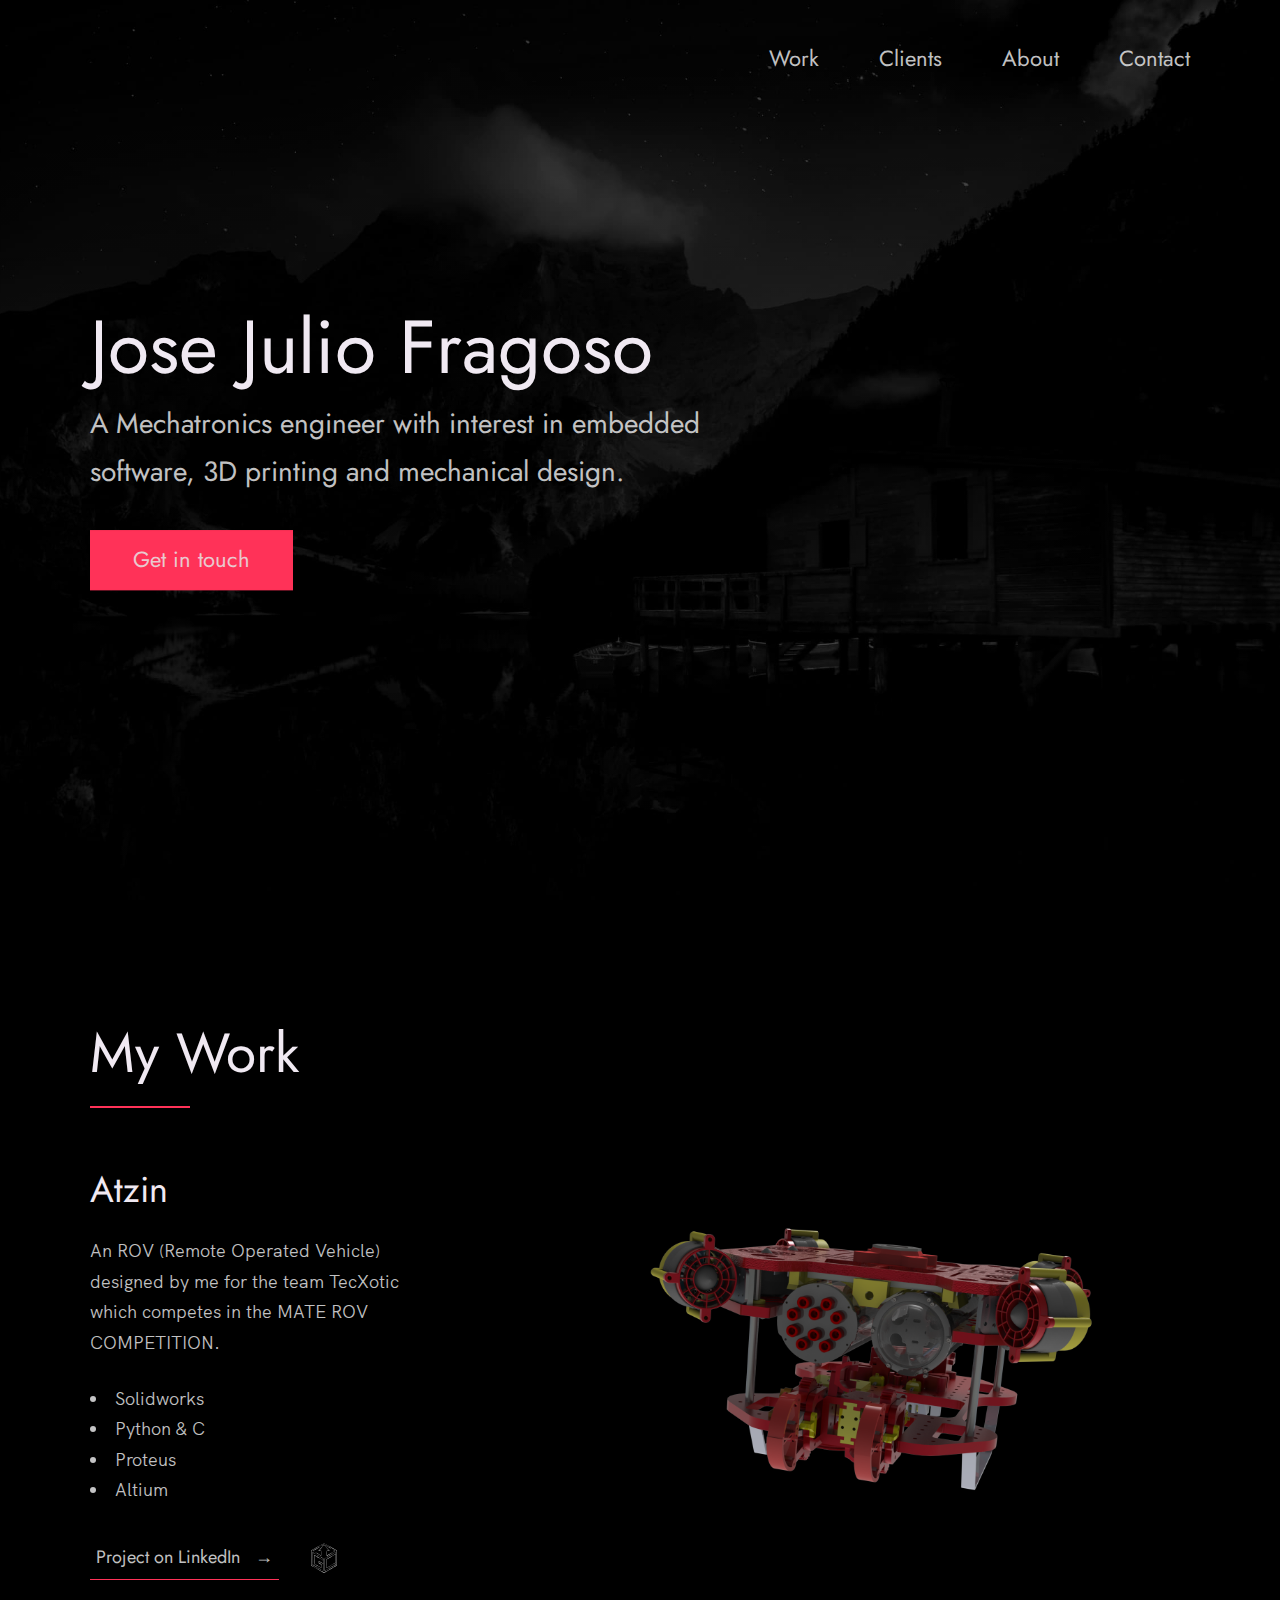
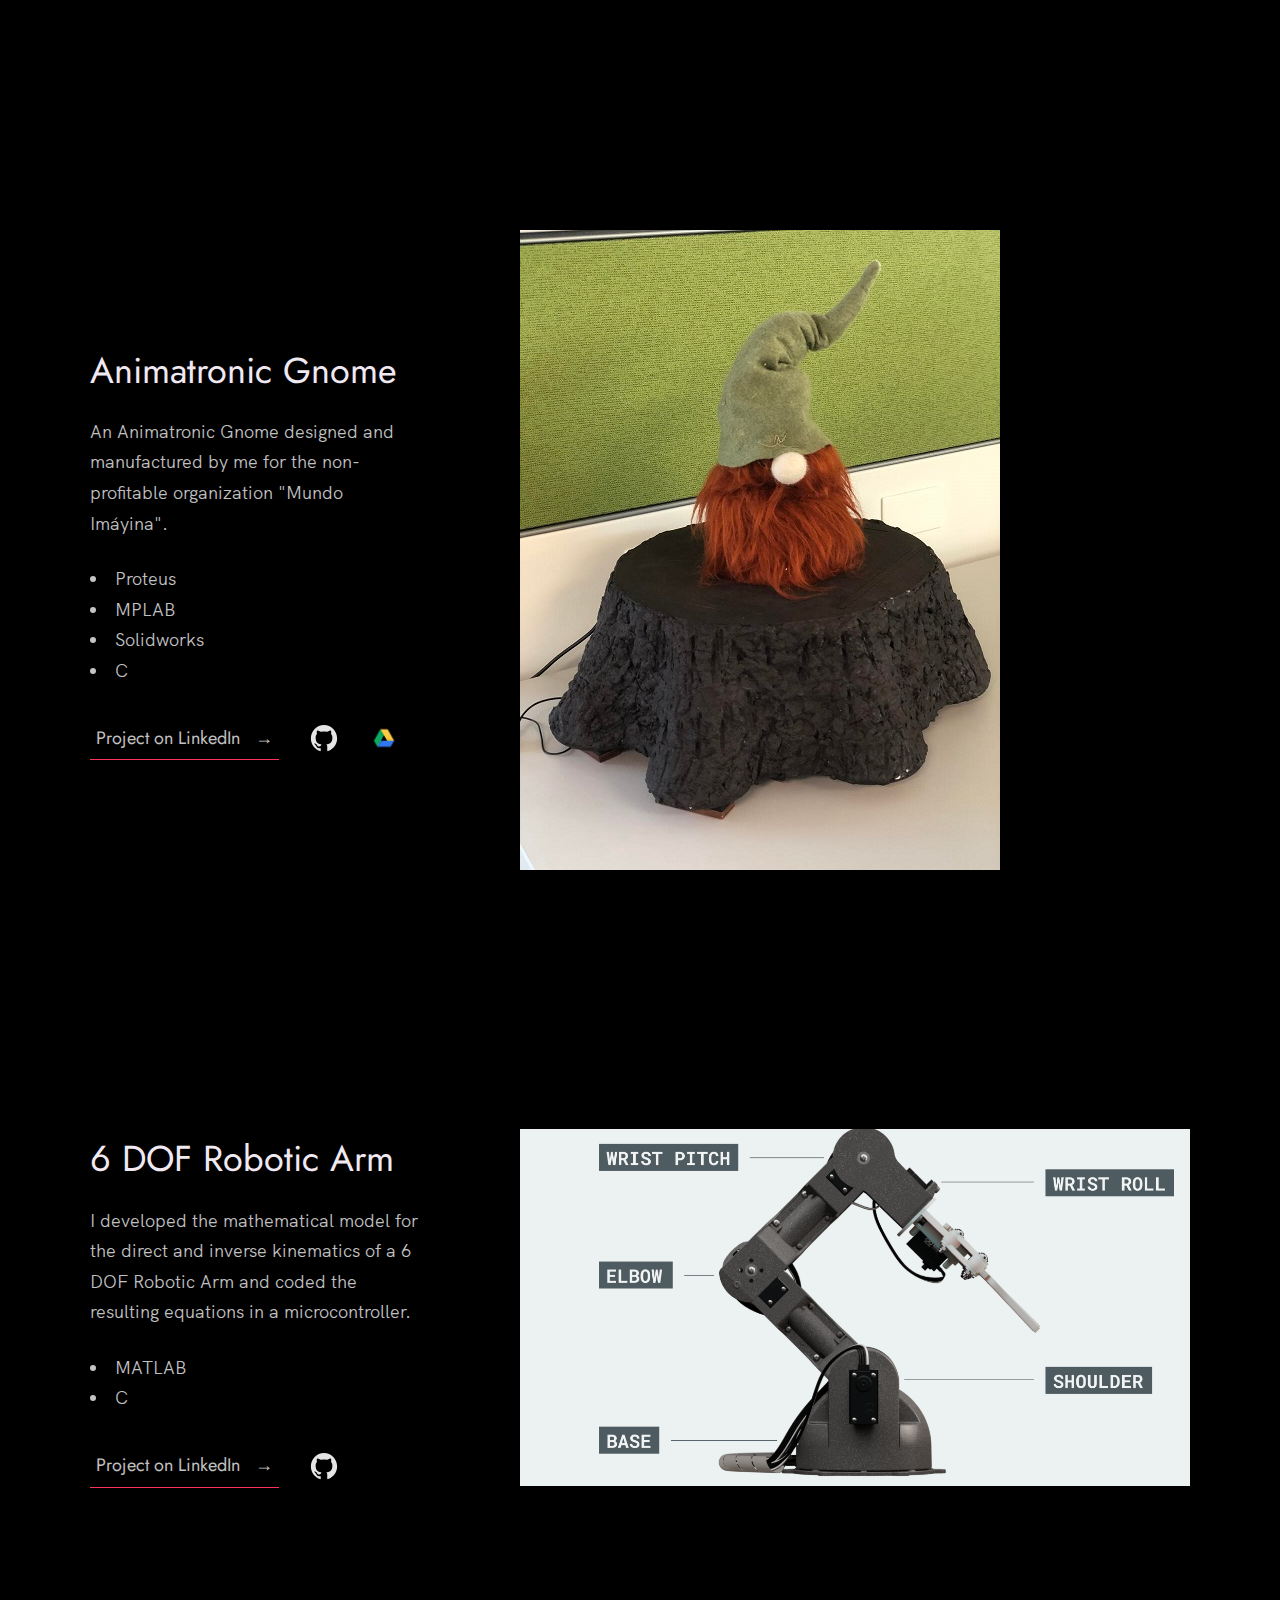
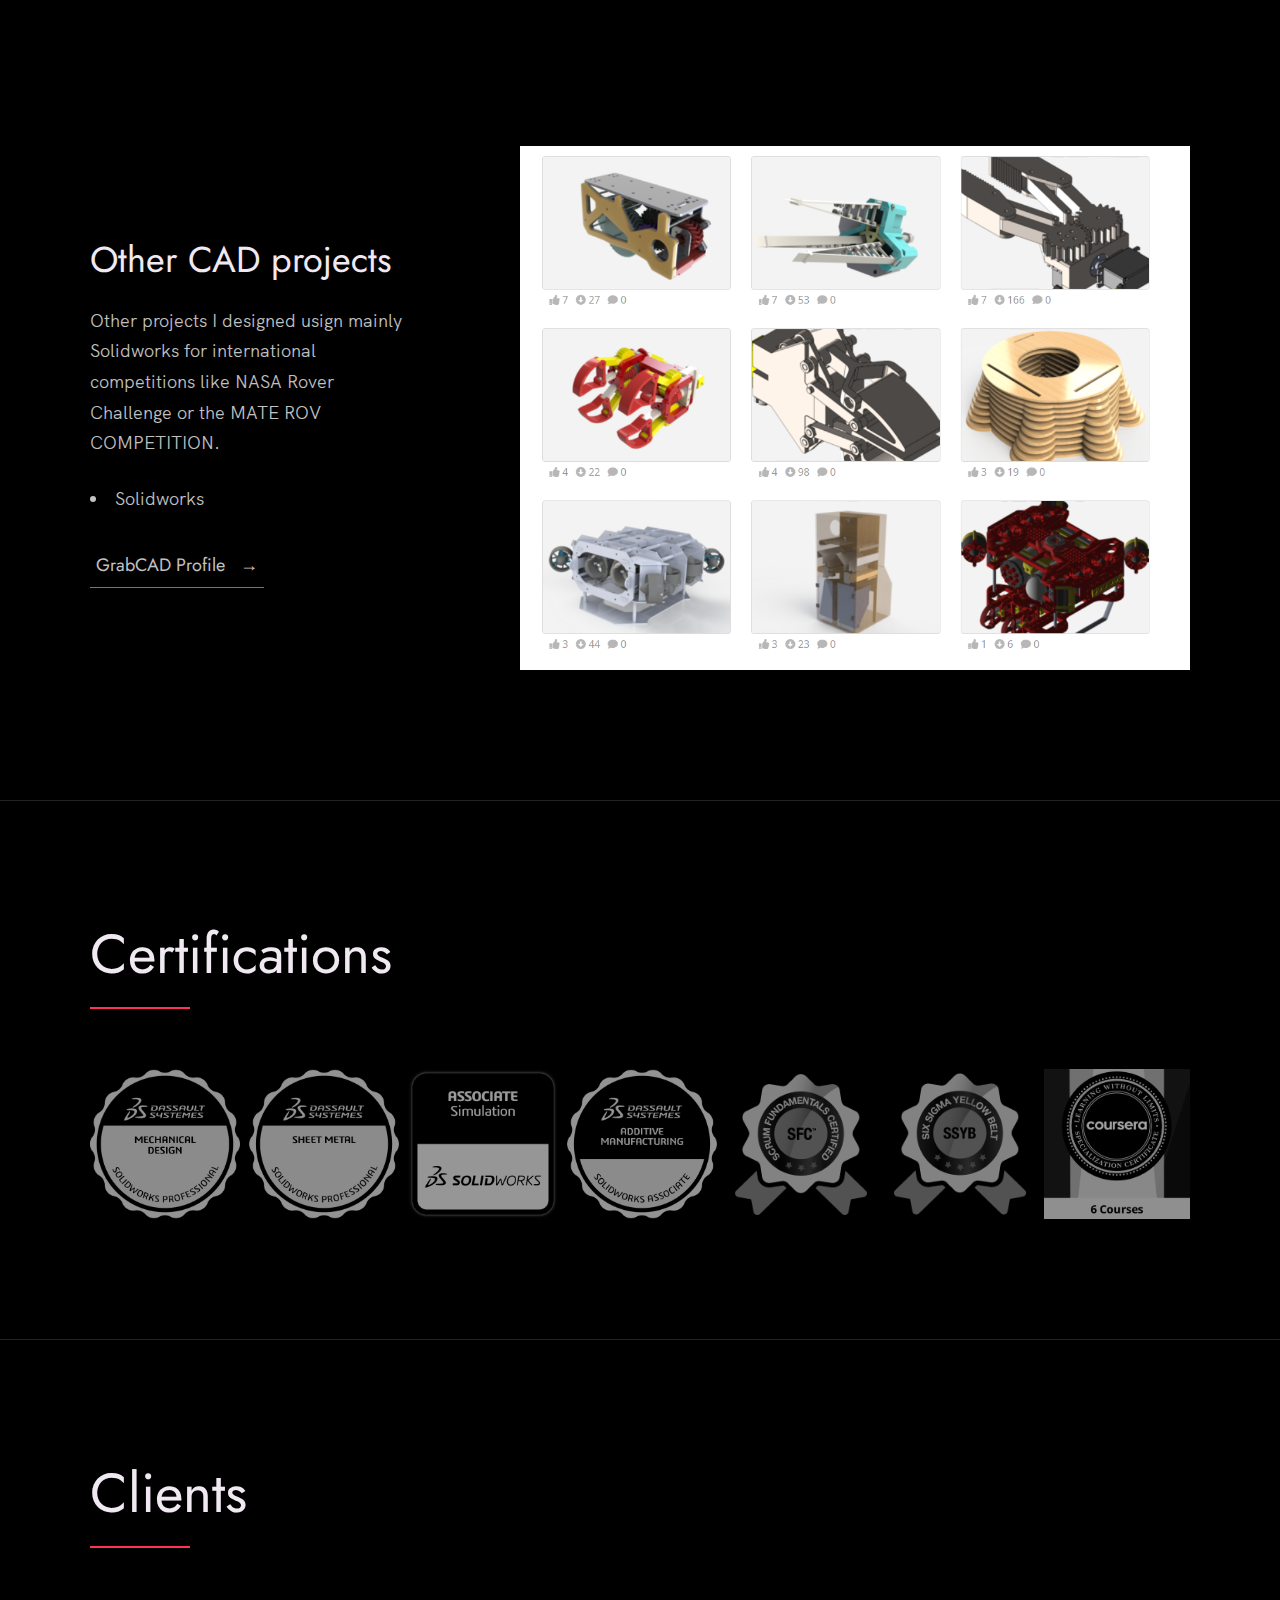
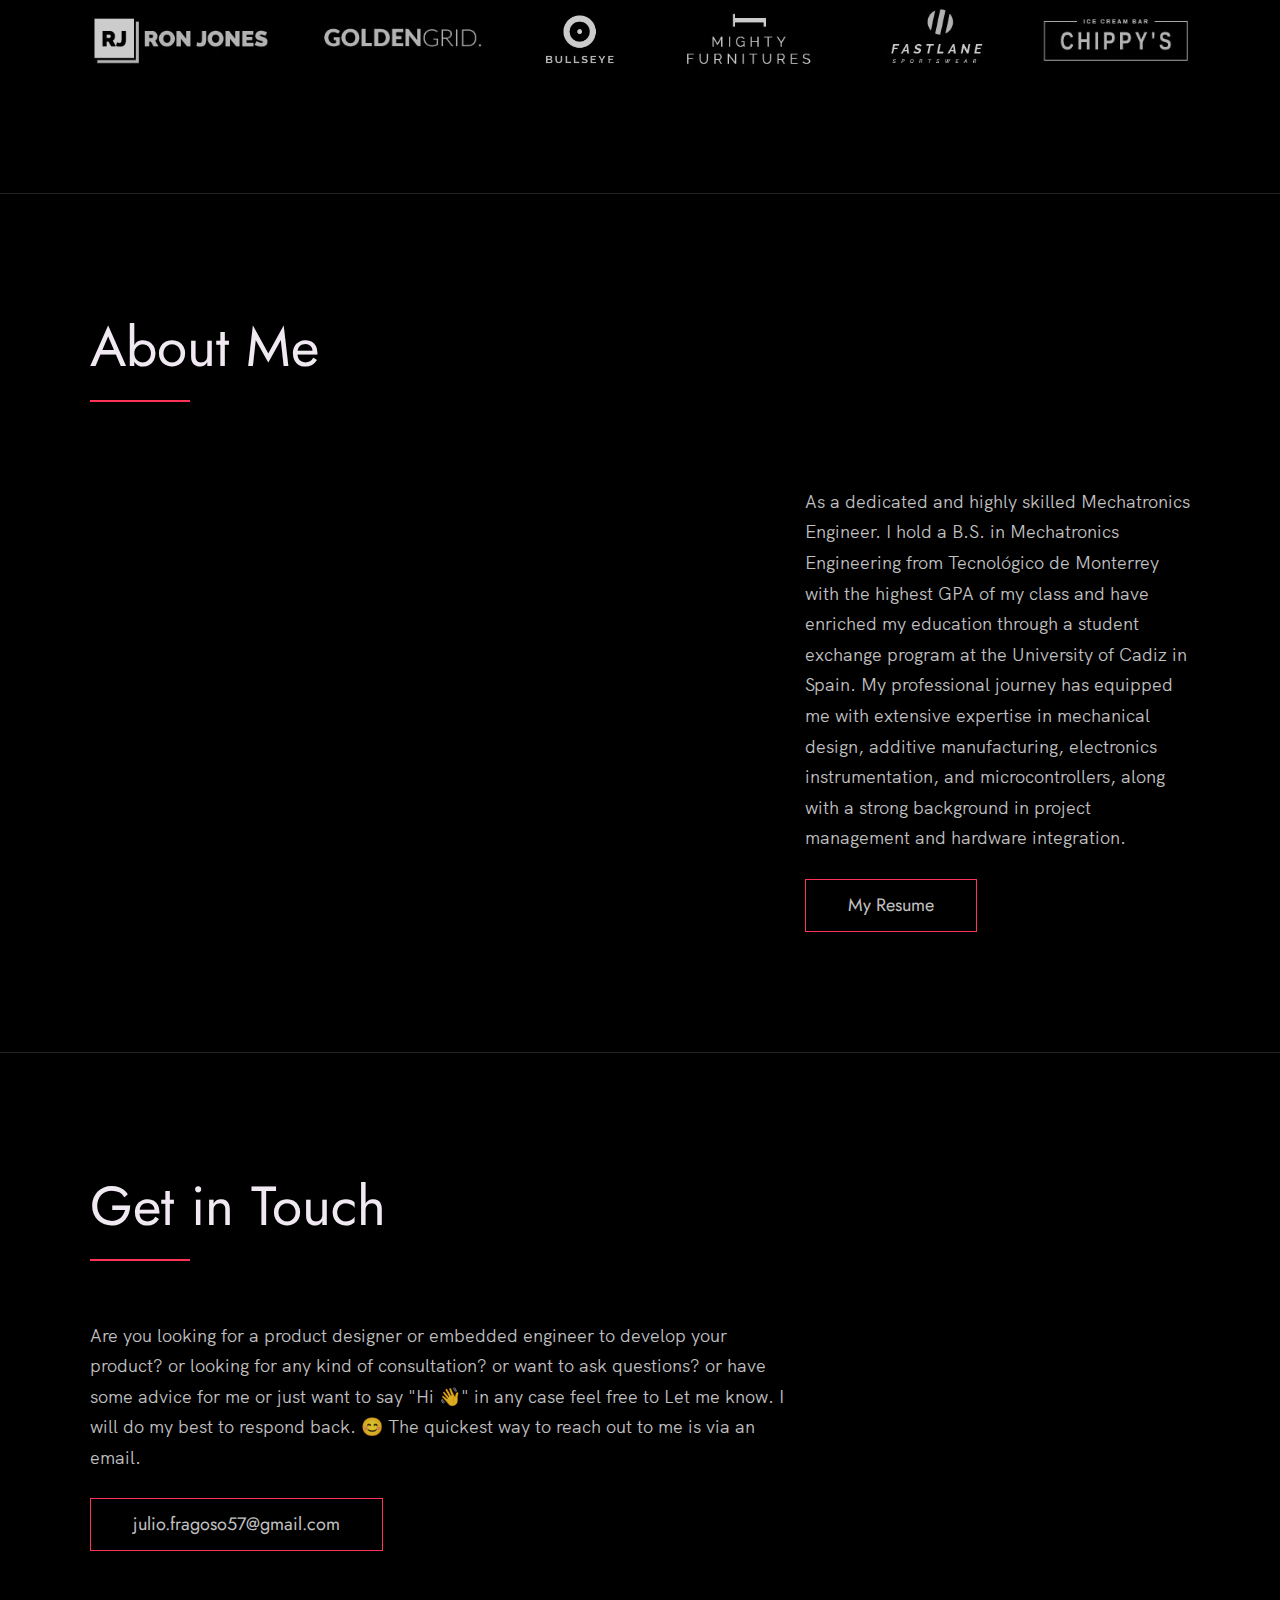
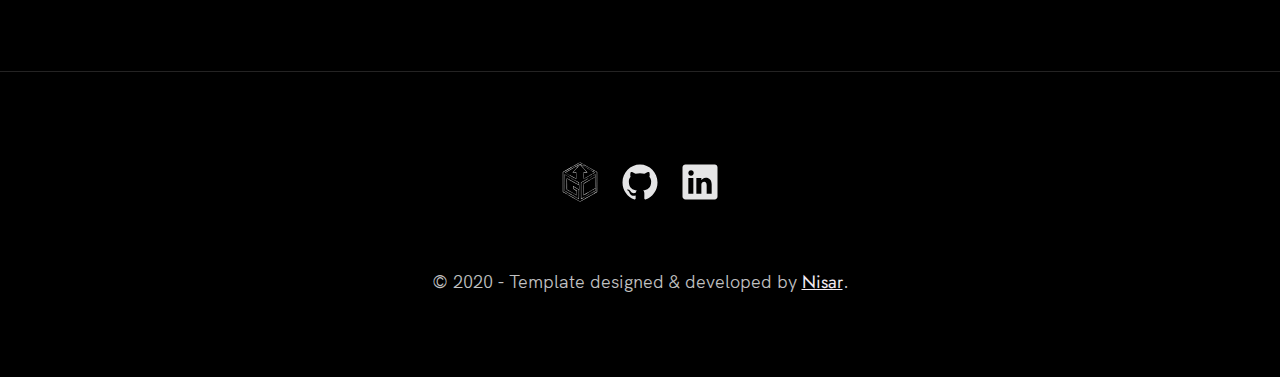
==== index.html @ f3d969c8 "remove folder" ====
<!--
  Follow the instructions written in comments to create your stunning portfolio
-->

<!DOCTYPE html>
<html lang="en">

<head>
  <meta charset="UTF-8" />
  <meta name="viewport" content="width=device-width, initial-scale=1.0" />
  <link rel="shortcut icon" type="image/png" href="./images/favicon.png" />

  <!-- Put your site title here -->
  <title>
    Jose Julio Fragoso | A Mechatronics Engineer in Mexico.
  </title>

  <meta name="description" content="Mechatronics engineer with 2 years of experience in embedded software engineering, mechanical design and product development">
  <!-- Add some coding keywords below, Ex: (React, CSS etc) -->
  <meta name="keywords" content="Jose Julio Fragoso F, mechanical design, electronic design, microcontrollers, C, Python, C++, Arduino, STM32, ESP32, IoT, RaspberryPi, Prototyping, embedded software, firmware" />
  <link rel="stylesheet" href="index.css" />
</head>

<body>

  <!-- ***** Header ***** -->

  <header class="header" role="banner" id="top">
    <div class="row">
      <nav class="nav" role="navigation">
        <ul class="nav__items">
          <li class="nav__item"><a href="#work" class="nav__link">Work</a></li>
          <li class="nav__item"><a href="#clients" class="nav__link">Clients</a></li>
          <li class="nav__item">
            <a href="#about" class="nav__link">About</a>
          </li>
          <li class="nav__item">
            <a href="#contact" class="nav__link">Contact</a>
          </li>
        </ul>
      </nav>
    </div>
    <div class="header__text-box row">
      <div class="header__text">
        <h1 class="heading-primary">
          <!-- Replace the following name with your name -->
          <span>Jose Julio Fragoso </span>
        </h1>
        <!-- Put a small paragraph about yourself -->
        <p>A Mechatronics engineer with interest in embedded software, 3D printing and mechanical design.</p>
        <a href="#contact" class="btn btn--pink">Get in touch</a>
      </div>
    </div>
  </header>

  <main role="main">

    <!-- ***** Work ***** -->

    <section class="work" id="work">
      <div class="row">
        <h2>My Work</h2>
        <div class="work__boxes">

          <!-- Each div with the work__box class is a project. -->

          <div class="work__box">
            <div class="work__text">
              <h3>Atzin </h3>
              <p>
                An ROV (Remote Operated Vehicle) designed by me for the team TecXotic which competes in the MATE ROV COMPETITION.
              </p>
              <ul class="work__list">
                <li>Solidworks</li>
                <li>Python & C</li>
                <li>Proteus</li>
                <li>Altium</li>
              </ul>

              <div class="work__links">
                <a href="https://www.linkedin.com/in/j-julio-fragoso-f/overlay/experience/2316231890/multiple-media-viewer/?profileId=ACoAABzM0mgBsGxpE-MpkFne_oeCMUbDQFd49mo&treasuryMediaId=1704509745640" target="_blank" class="link__text">
                  Project on LinkedIn <span>&rarr;</span>
                </a>
                <a href="https://grabcad.com/library/atzin-rov-1" title="3D Model" target="_blank">
                  <img src="./images/grabcad.svg" class="work__code" alt="GrabCAD">
                </a>
              </div>
            </div>
            <div class="work__image-box">
              <img src="./images/atzin2.png" class="work__image" alt="Project 1" />
            </div>
          </div>

          <div class="work__box">
            <div class="work__text">
              <h3>Animatronic Gnome</h3>
              <p>
                An Animatronic Gnome designed and manufactured by me for the non-profitable organization "Mundo Imáyina".
              </p>
              <ul class="work__list">
                <li>Proteus</li>
                <li>MPLAB</li>
                <li>Solidworks</li>
                <li>C</li>
              </ul>

              <div class="work__links">
                <a href="https://www.linkedin.com/in/j-julio-fragoso-f/overlay/projects/608605679/multiple-media-viewer/?profileId=ACoAABzM0mgBsGxpE-MpkFne_oeCMUbDQFd49mo&treasuryMediaId=1704734848827" class="link__text">
                  Project on LinkedIn <span>&rarr;</span>
                </a>
                <a href="https://github.com/JulioFF99/Animatronic_gnome/">
                  <img src="./images/github.svg" class="work__code" title="View Source Code" alt="GitHub">
                </a>
                <a href="https://drive.google.com/drive/folders/1IVzpi-jtqED7SWPYX84PHL5-HIQWWL9m?usp=sharing">
                  <img src="./images/drive.png" class="work__code" title="View video demostration" alt="Google Drive">
                </a>
              </div>
            </div>
            <div class="work__image-box">
              <img src="./images/Animatronic_gnome.jfif" class="work__image" alt="Animatronic"/>
            </div>
          </div>

          <div class="work__box">
            <div class="work__text">
              <h3>6 DOF Robotic Arm</h3>
              <p>
                I developed the mathematical model for the direct and inverse kinematics of a 6 DOF Robotic Arm and coded the resulting equations in a microcontroller. 
              </p>
              <ul class="work__list">
                <li>MATLAB</li>
                <li>C</li>
              </ul>

              <div class="work__links">
                <a href="https://www.linkedin.com/in/j-julio-fragoso-f/details/projects/1008014615/multiple-media-viewer/?profileId=ACoAABzM0mgBsGxpE-MpkFne_oeCMUbDQFd49mo&treasuryMediaId=1703962814974" class="link__text">
                  Project on LinkedIn <span>&rarr;</span>
                </a>
                <a href="https://github.com/JulioFF99/arduino_brazorobot">
                  <img src="./images/github.svg" class="work__code" title="View Source Code" alt="GitHub">
                </a>
              </div>
            </div>
            <div class="work__image-box">
              <img src="./images/Braccio.png" class="work__image" alt="Braccio Arm" />
            </div>
          </div>

          <div class="work__box">
            <div class="work__text">
              <h3>Other CAD projects</h3>
              <p>
                Other projects I designed usign mainly Solidworks for international competitions like NASA Rover Challenge or the MATE ROV COMPETITION. 
              </p>
              <ul class="work__list">
                <li>Solidworks</li>
              </ul>

              <div class="work__links">
                <a href="https://grabcad.com/julio.fragoso-3/models" class="link__text">
                  GrabCAD Profile <span>&rarr;</span>
                </a>
              </div>
            </div>
            <div class="work__image-box">
              <img src="./images/Other_CAD_P.png" class="work__image" alt="GrabCAD Profile" />
            </div>
          </div>
        </div>
      </div>
    </section>

    <!-- ***** Certifications ***** -->

    <section class="certifications" id="Certifications">
      <div class="row">
        <h2>Certifications</h2>
        <div class="certifications__logos">
          <!-- Add logos of the clients or companies you'have worked with. -->
          <img src="./images/PROFESSIONAL - MECHANICAL DESIGN.png" class="certifications__logo" alt="CSWP" />
          <img src="./images/PROFESSIONAL - SHEET METAL.png" class="certifications__logo" alt="Sheet metal" />
          <img src="./images/Associate - Simulation.png" class="certifications__logo" alt="Finite Element Analysis" />
          <img src="./images/ASSOCIATE - ADDITIVE MANUFACTURING.png" class="certifications__logo" alt="3D printing" />
          <img src="./images/badge-SFC.png" class="certifications__logo" alt="SCRUM Fundamentals" />
          <img src="./images/badge-SSYB.png" class="certifications__logo" alt="Yellow Belt Six Sigma" />
          <img src="./images/Coursera_spe.png" class="certifications__logo" alt="IoT specialization" />
        </div>
      </div>
    </section>
    
    <!-- ***** Clients ***** -->

    <section class="client" id="clients">
      <div class="row">
        <h2>Clients</h2>
        <div class="client__logos">
          <!-- Add logos of the clients or companies you'have worked with. -->
          <img src="./images/ronjones.png" class="client__logo" alt="Company 2" />
          <img src="./images/goldengrid.png" class="client__logo" alt="Company 3" />
          <img src="./images/bullseye.png" class="client__logo" alt="Company 1" />
          <img src="./images/mighty-furnitures.png" class="client__logo" alt="Company 1" />
          <img src="./images/fastlane.png" class="client__logo" alt="Company 3" />
          <img src="./images/chippy.png" class="client__logo" alt="Company 1" />
        </div>
      </div>
    </section>

    <!-- ***** About ***** -->

    <section class="about" id="about">
      <div class="row">
        <h2>About Me</h2>
        <div class="about__content">
          <div class="about__text">
            <!-- Replace the below paragraph with info about yourself -->
            <p>
              As a dedicated and highly skilled Mechatronics Engineer. I hold a B.S. in Mechatronics Engineering from Tecnológico de Monterrey
              with the highest GPA of my class and have enriched my education through a student exchange program 
              at the University of Cadiz in Spain.
              My professional journey has equipped me with extensive expertise in mechanical design, additive manufacturing,
              electronics instrumentation, and microcontrollers, along with a strong background in project management and hardware integration.
            </p>
            <!-- Provide a link to your resume -->
            <a href="https://drive.google.com/drive/folders/17OWtxjYMxeSstexralb_Z77uI_LBGSZw?usp=sharing" class="btn">My Resume</a>
          </div>

          <div class="about__photo-container">
            <!-- Add a nice photo of yourself -->
            <img class="about__photo" src="./images/A01422564_José Julio_Fragoso_Figueroa.jpg" alt="" />
          </div>
        </div>
      </div>
    </section>
  </main>

  <!-- ***** Contact ***** -->

  <section class="contact" id="contact">
    <div class="row">
      <h2>Get in Touch</h2>
      <div class="contact__info">
        <p>
          Are you looking for a product designer or embedded engineer to develop your product? or looking for any kind of
          consultation? or want to ask questions? or have some advice for me
          or just want to say "Hi 👋" in any case feel free to Let me know. I
          will do my best to respond back. 😊 The quickest way to reach out to
          me is via an email.
        </p>
        <!-- Replace the email with yours -->
        <a href="mailto:julio.fragoso57@gmail.com" class="btn">julio.fragoso57@gmail.com</a>
      </div>
    </div>
  </section>

  <!-- ***** Footer ***** -->

  <footer role="contentinfo" class="footer">
    <div class="row">
      <!-- Update the links to point to your accounts -->
      <ul class="footer__social-links">
        <li class="footer__social-link-item">
          <a href="https://grabcad.com/julio.fragoso-3" title="Link to GrabCAD Profile">
            <img src="./images/grabcad.svg" class="footer__social-image" alt="GrabCAD">
          </a>
        </li>
        <li class="footer__social-link-item">
          <a href="https://github.com/JulioFF99/" title="Link to Github Profile">
            <img src="./images/github.svg" class="footer__social-image" alt="Github">
          </a>
        </li>

        <li class="footer__social-link-item">
          <a href="https://www.linkedin.com/in/j-julio-fragoso-f/">
            <img src="./images/linkedin.svg" title="Link to Linkedin Profile" class="footer__social-image" alt="Linkedin">
          </a>
        </li>
      </ul>

      <!-- If you give me some credit by keeping the below paragraph, will be huge for me 😊 Thanks. -->
      <p>
        &copy; 2020 - Template designed & developed by <a href="https://nisar.dev" class="link">Nisar</a>.
      </p>
      <div class="footer__github-buttons">
        <iframe
          src="https://ghbtns.com/github-btn.html?user=nisarhassan12&repo=portfolio-template&type=watch&count=true"
          frameborder="0" scrolling="0" width="170" height="20" title="Watch Portfolio Template on GitHub">
        </iframe>
      </div>
    </div>
  </footer>

  <a href="#top" class="back-to-top" title="Back to Top">
    <img src="./images/arrow-up.svg" alt="Back to Top" class="back-to-top__image"/>
  </a>
  <script src="./index.js"></script>
</body>

</html>
---- index.css ----
/* --------------------------------------- */
/* ----- Basic Setup ----- */
/* --------------------------------------- */

@font-face {
    font-family: 'Hk Grotesk';
    font-style: normal;
    font-weight: 400;
    src: url('./fonts/HKGrotesk-Regular.woff') format('woff');
}

@font-face {
    font-family: 'Jost';
    font-style: normal;
    font-weight: 400;
    src: url('./fonts/Jost-Regular.ttf') format('woff');
}

* {
    margin: 0;
    padding: 0;
    box-sizing: inherit;
}

:root {
    --font-size-small: 1.8rem;
    --font-size-normal: 2.2rem;
    --font-size-medium: 2.8rem;
    --font-size-medium-1: 3.6rem;
    --font-size-large: 5.5rem;
    --font-size-huge: 7.5rem;
    --font-stack: 'Hk Grotesk', sans-serif;

    --line-height-normal: 1.7;
    --line-height-small: 1.2;

    --black: #000;
    --pink: #ff3258;
    --white: #f0e9f2;
    --white-1: #e5e5e6da;


    --container-max-width: 1180px;
    --container-normal-width: 800px;
    --container-medium-width: 700px; 
    --container-small-width: 500px;

    --gutter-huge: 12rem;
    --gutter-medium: 6rem;
    --gutter-normal: 3rem;
    --gutter-small-1: 2.5rem;
    --gutter-small: 2rem;

    --border-light: 1px solid rgb(36, 35, 35);
}

html {
    font-size: 62.5%; /* (16/10)*100 = 62.5% => 1rem = 10px */
    box-sizing: border-box;
    scroll-behavior: smooth;
}

@media(max-width: 1000px) {
    html {
        font-size: 52%;
    }
}

body {
    font-size: var(--font-size-small);
    font-family: var(--font-stack);
    font-weight: 400;
    color: var(--white-1);
    line-height: var(--line-height-normal);
    background: var(--black);
    overflow-x: hidden;
}

.row {
    max-width: var(--container-max-width);
    margin: 0 auto;
}

@media(max-width: 1340px) {
    .row {
        max-width: 1100px;
    }
}

@media(max-width: 1240px) {
    .row {
        padding: 0 var(--gutter-medium);
    }
}

@media(max-width: 600px) {
    .row {
        padding: 0 var(--gutter-normal);
    }
}

@media(max-width: 600px) {
    .row {
        padding: 0 var(--gutter-small);
    }
}

section {
    padding: var(--gutter-huge) 0;
    border-bottom: var(--border-light);
}

img {
    object-fit: contain;
    max-width: 100%;
}

/* --------------------------------------- */
/* ----- Headlines and Paragraphs ----- */
/* --------------------------------------- */

h1,
h2,
h3 {
    font-family: 'Jost', sans-serif;
    font-weight: 400;
    line-height: var(--line-height-small);
    color: var(--white);
}

.heading-primary {
    line-height: 1;
    font-size: var(--font-size-huge);
    font-weight: 400;
}

@media(max-width: 900px) {
    .heading-primary {
        font-size: 6.5rem;
    }
}

h2 {
    font-size: var(--font-size-large);
    margin-bottom: var(--gutter-medium);
}

h2::after {
    content: '';
    display: block;
    height: 2px;
    width: 10rem;
    background: var(--pink);
    margin: var(--gutter-small) 0;
}

h3 {
    font-size: var(--font-size-medium-1);
    margin-bottom: var(--gutter-small);
}

@media(max-width: 500px) {
    .heading-primary {
        font-size: var(--font-size-large);
    }

    h2 {
        font-size: var(--font-size-medium-1);
    }

    h3 {
        font-size: var(--font-size-medium);
    }
}

p {
    margin: var(--gutter-small-1) 0;
}

@media(max-width: 900px) {
    p { 
        max-width: var(--container-small-width);
    }
}

/* --------------------------------------- */
/* ----- Buttons and Links ----- */
/* --------------------------------------- */

a {
    color: var(--white);
    font-weight: 400;
    font-family: 'Jost', sans-serif;
    transition: all .2s;
    outline: 2px solid transparent;
}

::-moz-focus-inner {
    border: 0;
}

button:focus,
a:focus {
    outline: 2px solid var(--pink);
}

body:not(.user-is-tabbing) button:focus,
body:not(.user-is-tabbing) a:focus {
    outline: none;
}

.link:hover {
    color: var(--pink);
}

.btn {
    position: relative;
    display: inline-block;
    padding: 1rem 4.2rem;
    text-decoration: none;
    color: inherit;
    border: 1px solid  var(--pink);
    font-weight: 400;
}

.btn:focus {
    outline: none;
}

.btn::after {
    content: '';
    display: block;
    position: absolute;
    top: 0;
    left: 0;
    right: 100%;
    background: var(--white);
    height: 100%;
    z-index: -1;
    transition: all 0.2s cubic-bezier(1, 0.68, 0.16, 0.9);
}

.btn:hover::after,
.btn:focus::after {
    right: 0;
    background: var(--pink);
}

.btn--pink {
    background: var(--pink);
    transition: all 0.2s;
}

.btn--pink::after {
    display: none;
}

.btn--pink:hover,
.btn--pink:focus {
    background: transparent;
}

.link__text {
    position: relative;
    display: inline-block;
    padding: .6rem;
    color: inherit;
    text-decoration: none;
    border-bottom: 1px solid var(--pink);
}

.link__text::after {
    content: '';
    display: block;
    position: absolute;
    top: 0;
    left: 0;
    right: 100%;
    background: var(--white);
    height: 100%;
    z-index: -1;
    transition: all 0.2s cubic-bezier(1, 0.68, 0.16, 0.9);
}

.link__text:focus {
    outline: none;
}

.link__text:hover::after,
.link__text:focus:after {
    right: 0;
    background: var(--pink);
}

.link__text span {
    padding-left: 1rem;
    font-family: sans-serif;
}

/* ----- Back to Top ----- */

.back-to-top {
    position: fixed;
    bottom: 4rem;
    right: 4rem;
    display: flex;
    justify-content: center;
    align-items: center;
    height: 5.5rem;
    width: 5.5rem;
    background-color: var(--pink);
    border-radius: 50%;
    z-index: 10;
    visibility: hidden;
    transition: all .4s;
}

.back-to-top__image {
    height: 70%;
}

@media(max-width: 900px) {
    .back-to-top {
        right: 2rem;
    }
}

@media(max-width: 500px) {
    .back-to-top {
        right: 1rem;
    }
}

/* --------------------------------------- */
/* ----- Navigation ----- */
/* --------------------------------------- */

.nav {
    display: flex;
    justify-content: flex-end;
    padding: var(--gutter-normal) 0;
}

.nav__items {
    display: flex;
    list-style: none;
}

.nav__item:not(:last-child) {
    margin-right: var(--gutter-medium);
}

@media(max-width: 500px) {
    .nav {
        justify-content: center;
    }
}

@media(max-width: 400px) {
    .nav__item:not(:last-child) {
        margin-right: var(--gutter-normal);
    }
}

@media(max-width: 300px) {
    .nav {
        font-size: var(--font-size-small);
    }
}

.nav__link {
    position: relative;
    display: inline-block;
    padding: 1rem 0;
    text-decoration: none;
    color: inherit;
    transition: all .2s;
}

.nav__link::after {
    content: '';
    position: absolute;
    bottom: 0;
    left: 0;
    right: 100%;
    display: inline-block;
    height: 1rem;
    background: var(--white);
    transition: all 0.25s cubic-bezier(1, 0.68, 0.16, 0.9);
}

.nav__link:hover {
    color: var(--pink);
}

.nav__link:hover::after {
    right: 0;
    height: 2px;
    background: var(--pink);
}

/* --------------------------------------- */
/* ----- Header ----- */
/* --------------------------------------- */

.header {
    background: linear-gradient(rgba(0,0,0, .1), rgba(0,0,0, .4)), 
        url('./images/header.jpg');
    height: 100vh;
    background-size: cover;
    background-position: center;
    background-attachment: fixed;
    font-size: var(--font-size-normal);
}

.header__text {
    position: absolute;
    top: 50%;
    transform: translateY(-50%);
}

.header__text p {
    margin: 1.5rem 0 3.5rem;
    max-width: var(--container-medium-width);
    font-family: 'Jost', sans-serif;
    font-size: var(--font-size-medium);
}

@media(max-width: 500px) {
    .header {
        text-align: center;
    }

    .header__text p {
        transform: scale(.8);
    }
}

/* --------------------------------------- */
/* ----- Work ----- */
/* --------------------------------------- */

.work__box {
    display: flex;
    align-items: center;
}

@media(max-width: 900px) {
    .work__box {
        align-items: initial;
        flex-direction: column-reverse;
    }
}

.work__box:not(:last-child) {
    margin-bottom: 25rem;
}

@media(max-width: 500px) {
    .work__box:not(:last-child) {
        margin-bottom: 20rem;
    }
}

.work__links {
    display: flex;
    align-items: center;
}

.work__text {
    flex: 0 0 30%;
}

.work__list {
    /* list-style-type: square; */
    list-style-position: inside;
    margin-bottom: var(--gutter-normal);
}

.work__code {
    display: block;
    height: 3rem;
    margin-left: var(--gutter-normal);
    transition: all .3s;
}

.work__code:hover {
    transform: scale(1.2);
}

.work__image-box {
    margin-bottom: var(--gutter-normal);
}

@media(min-width: 901px) {
    .work__image-box {
        flex: 1;
        margin: 0 0 0 10rem;
    }
}

@media(max-width: 900px) {
    .work__code {
        height: 4rem;
    }
}

/* --------------------------------------- */
/* ----- Clients ----- */
/* --------------------------------------- */

.client__logos {
    display: flex;
    justify-content: space-between;
    filter: invert(100%) grayscale(100%) opacity(.8);
}

.client__logo {
    height: 6.5rem;
    max-width: 18rem;
}


@media(max-width: 1240px) {
    .client__logos {
        overflow-x: scroll;
        padding: var(--gutter-normal);
    }

    .client__logo:not(:last-of-type) {
        margin-right: var(--gutter-medium);
    }
}

/* --------------------------------------- */
/* ----- Certifications ----- */
/* --------------------------------------- */

.certifications__logos {
    display: flex;
    justify-content: space-between;
    filter: invert(100%) grayscale(100%) opacity(.8);
}

.certifications__logo {
    height: 15rem;
    max-width: 18rem;
}

.certifications__logo:hover {
    transform: scale(1.2);
}

@media(max-width: 1240px) {
    .certifications__logos {
        overflow-x: scroll;
        padding: var(--gutter-normal);
    }

    .certifications__logo:not(:last-of-type) {
        margin-right: var(--gutter-medium);
    }
}

/* --------------------------------------- */
/* ----- About ----- */
/* --------------------------------------- */

.about__content {
    display: flex;
    flex-direction: row-reverse;
    align-items: center;
}

@media(max-width: 900px) {
    .about__content {
        flex-direction: column-reverse;
        align-items: initial;
    }
}

.about__photo-container {
    margin-bottom: var(--gutter-normal);
}

@media(min-width: 901px) {
    .about__text {
        flex: 0 0 35%;
    }
    
    .about__photo-container {
        flex: 1;
        margin: 0 var(--gutter-huge) 0 0;
    }
}

/* --------------------------------------- */
/* ----- Contact ----- */
/* --------------------------------------- */

.contact__info {
    max-width: var(--container-medium-width);
}

/* --------------------------------------- */
/* ----- Footer ----- */
/* --------------------------------------- */

.footer {
    text-align: center;
    padding: var(--gutter-medium) 0 var(--gutter-normal);
}

.footer__social-links {
    display: flex;
    justify-content: center;
    padding: var(--gutter-normal) 0;
    list-style: none;
}

.footer__social-link-item:not(:last-of-type) {
    margin-right: var(--gutter-small);
}

.footer__social-image {
    height: 4rem;
}

.footer__github-buttons {
    display: flex;
    justify-content: center;
}

.footer__github-buttons iframe {
    height: 2.5rem;
    width: 84px;
    transform: translateY(3px);
}

@media(max-width: 500px) {
    .footer {
        padding: var(--gutter-medium) 0;
    } 
}
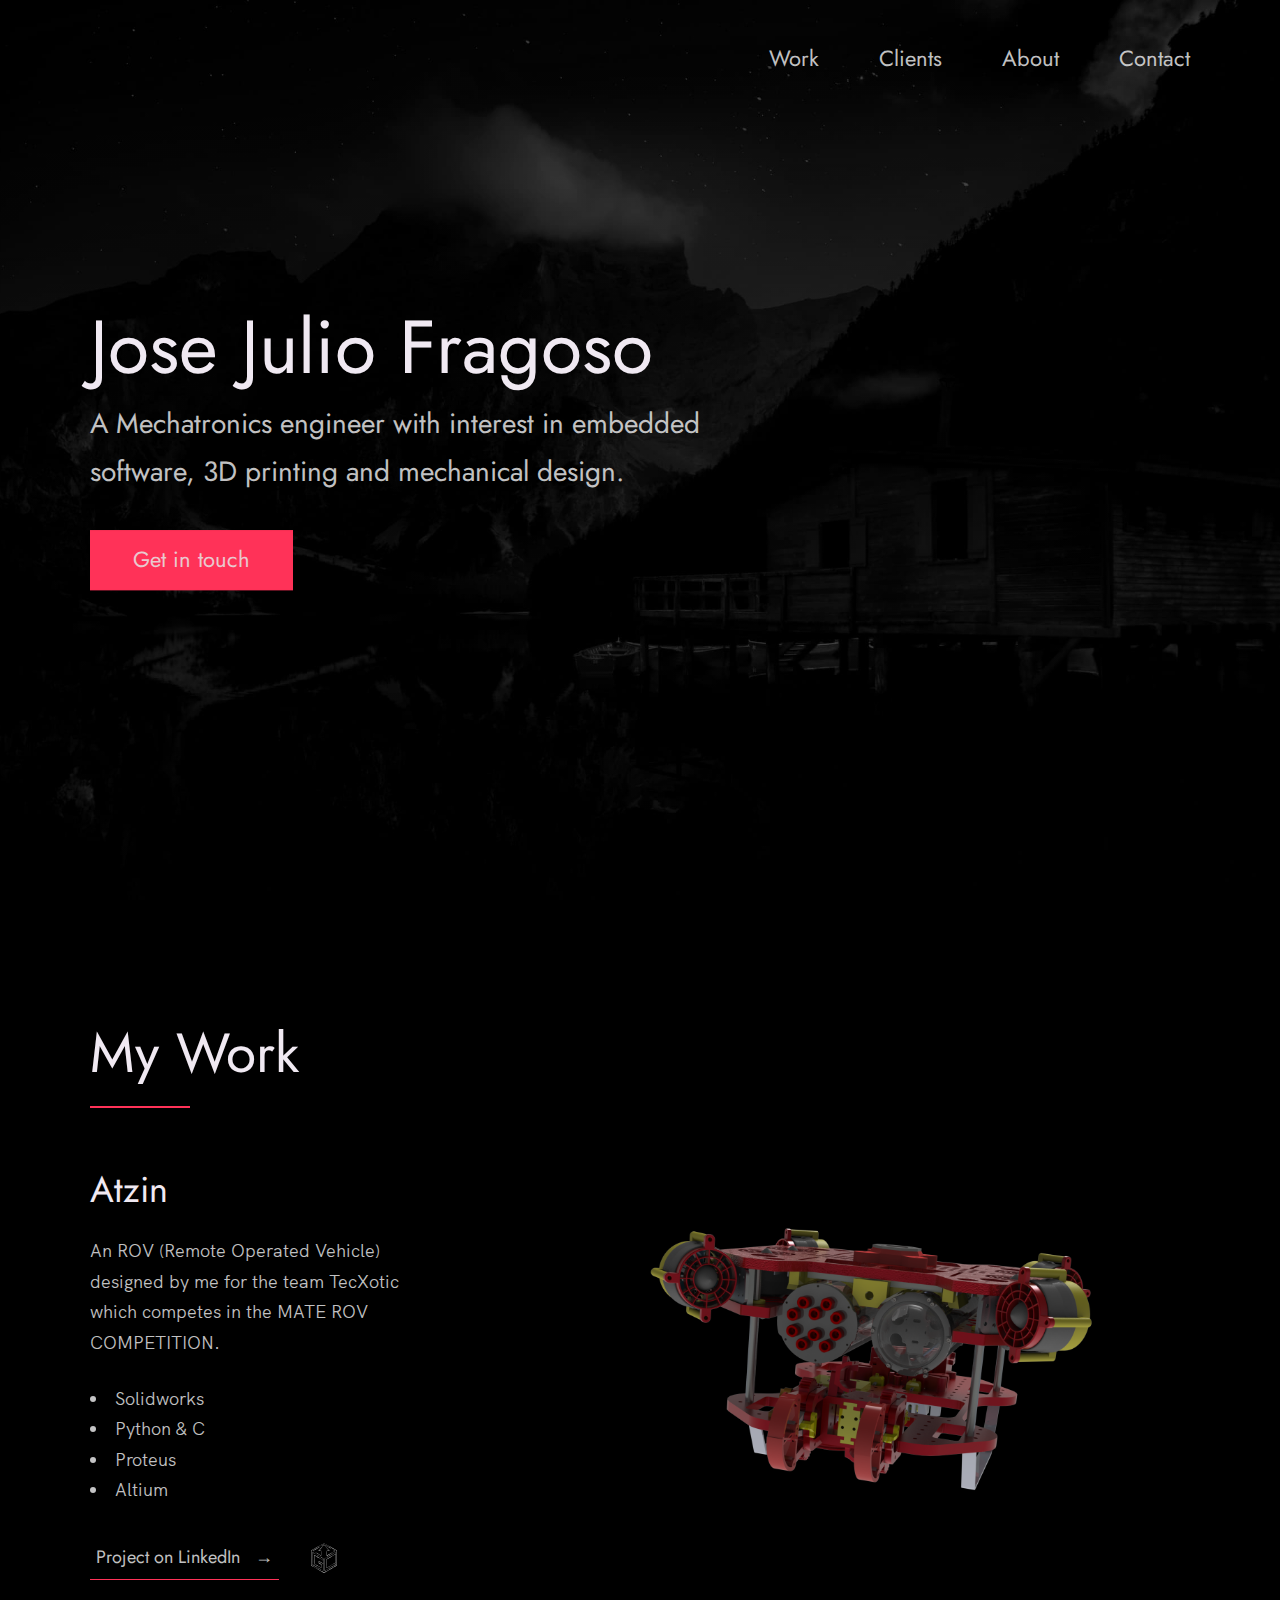
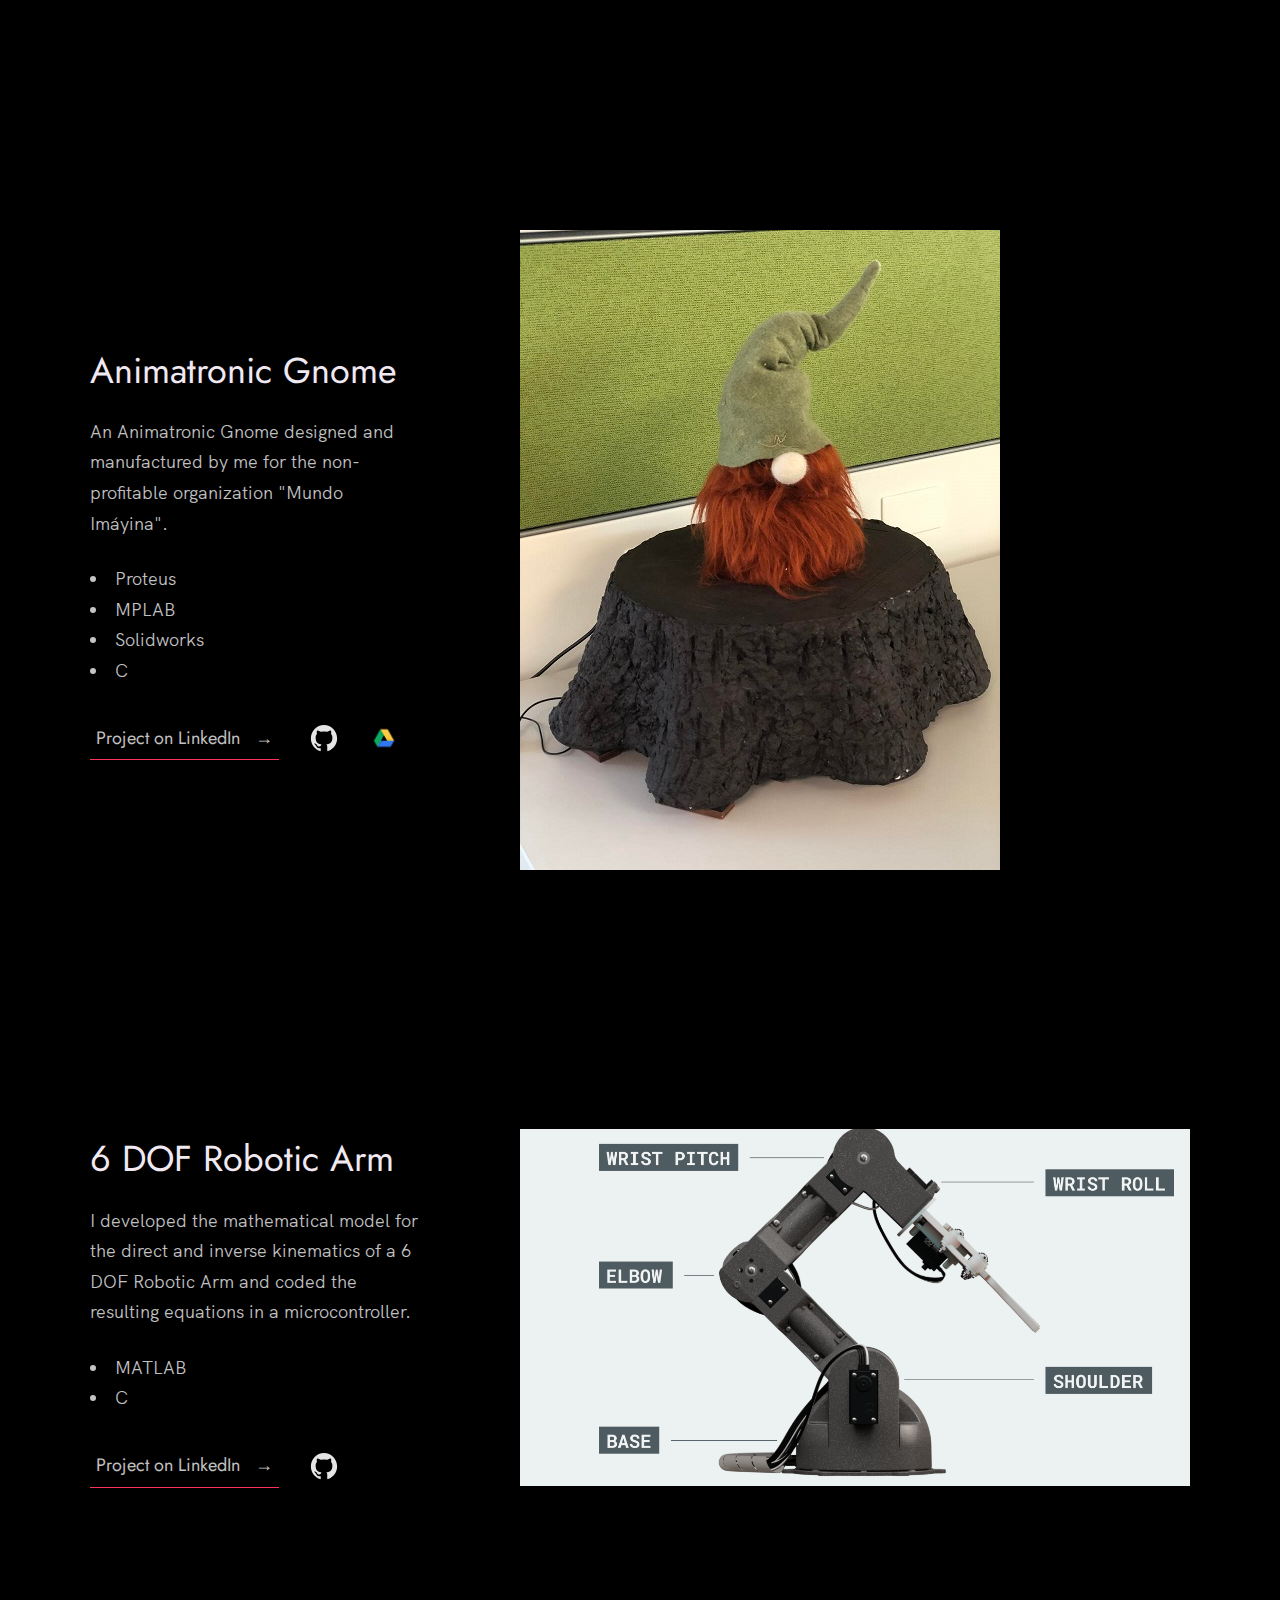
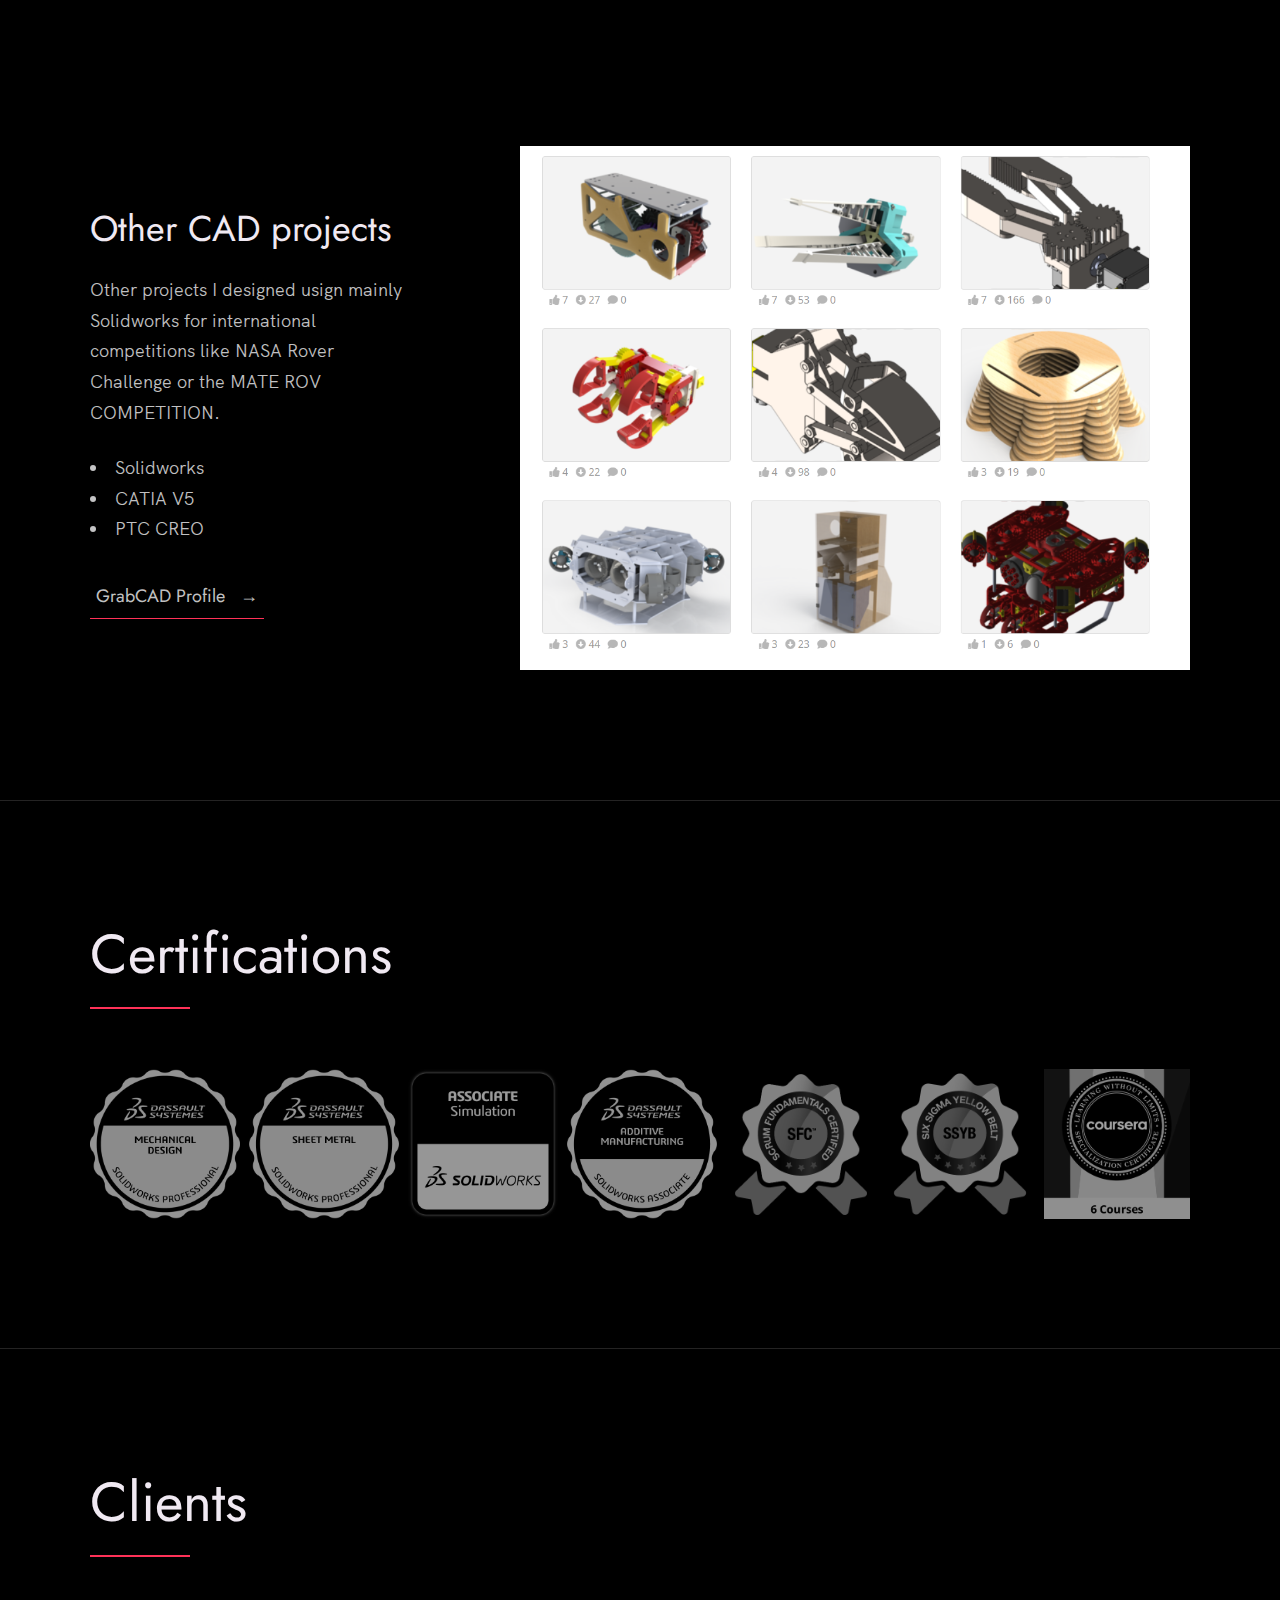
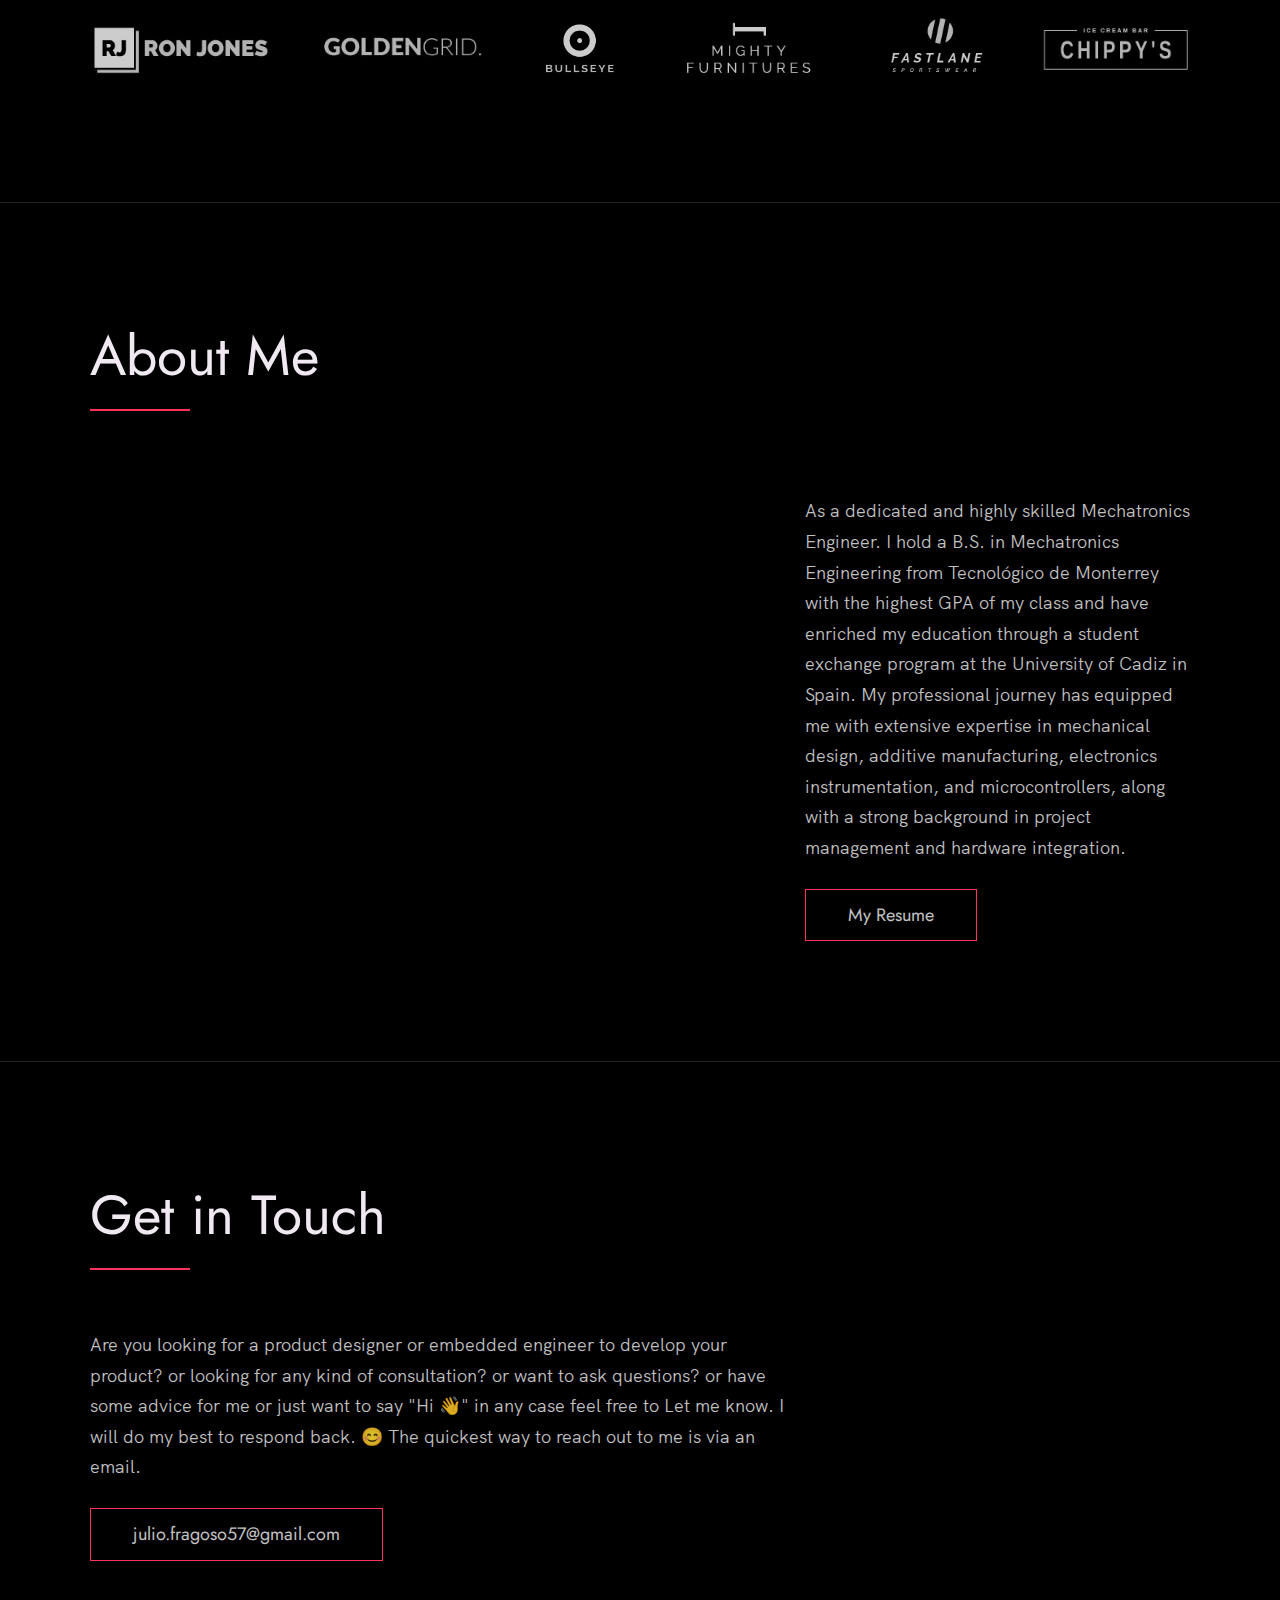
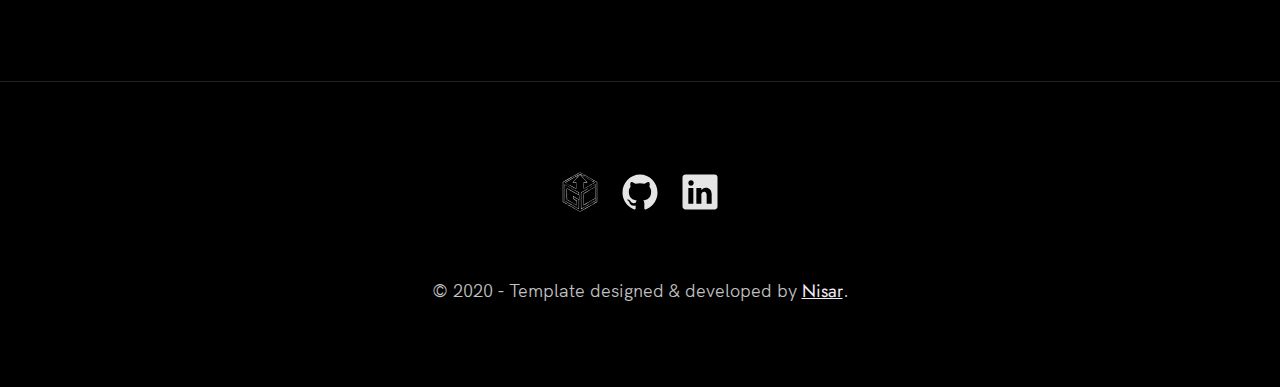
==== commit 8afcadc9: "hyperlinks for certifications" ====
--- a/index.html
+++ b/index.html
@@ -154,6 +154,8 @@
               </p>
               <ul class="work__list">
                 <li>Solidworks</li>
+                <li>CATIA V5</li>
+                <li>PTC CREO</li>
               </ul>
 
               <div class="work__links">
@@ -177,13 +179,34 @@
         <h2>Certifications</h2>
         <div class="certifications__logos">
           <!-- Add logos of the clients or companies you'have worked with. -->
+        </a>
+        <a href="https://cv.virtualtester.com/qr/?b=SLDWRKS&i=C-9CN6GMY48W">
           <img src="./images/PROFESSIONAL - MECHANICAL DESIGN.png" class="certifications__logo" alt="CSWP" />
+        </a>
+        </a>
+        <a href="https://cv.virtualtester.com/qr/?b=SLDWRKS&i=C-QWXJYEPNMT">
           <img src="./images/PROFESSIONAL - SHEET METAL.png" class="certifications__logo" alt="Sheet metal" />
+        </a>
+        </a>
+        <a href="https://cv.virtualtester.com/qr/?b=SLDWRKS&i=C-AGY5NPEF9L">
           <img src="./images/Associate - Simulation.png" class="certifications__logo" alt="Finite Element Analysis" />
+        </a>
+        </a>
+        <a href="https://cv.virtualtester.com/qr/?b=SLDWRKS&i=C-ZQHLX57BYF">
           <img src="./images/ASSOCIATE - ADDITIVE MANUFACTURING.png" class="certifications__logo" alt="3D printing" />
+        </a>
+        </a>
+        <a href="https://www.scrumstudy.com/certification/verify?type=SFC&number=1034923">
           <img src="./images/badge-SFC.png" class="certifications__logo" alt="SCRUM Fundamentals" />
+        </a>
+        </a>
+        <a href="https://www.6sigmastudy.com/certification/verify?type=SSYB&number=890637">
           <img src="./images/badge-SSYB.png" class="certifications__logo" alt="Yellow Belt Six Sigma" />
+        </a>
+        </a>
+        <a href="https://coursera.org/share/4c582a4773788299fa20bbe0ebaf54b9">
           <img src="./images/Coursera_spe.png" class="certifications__logo" alt="IoT specialization" />
+        </a>
         </div>
       </div>
     </section>
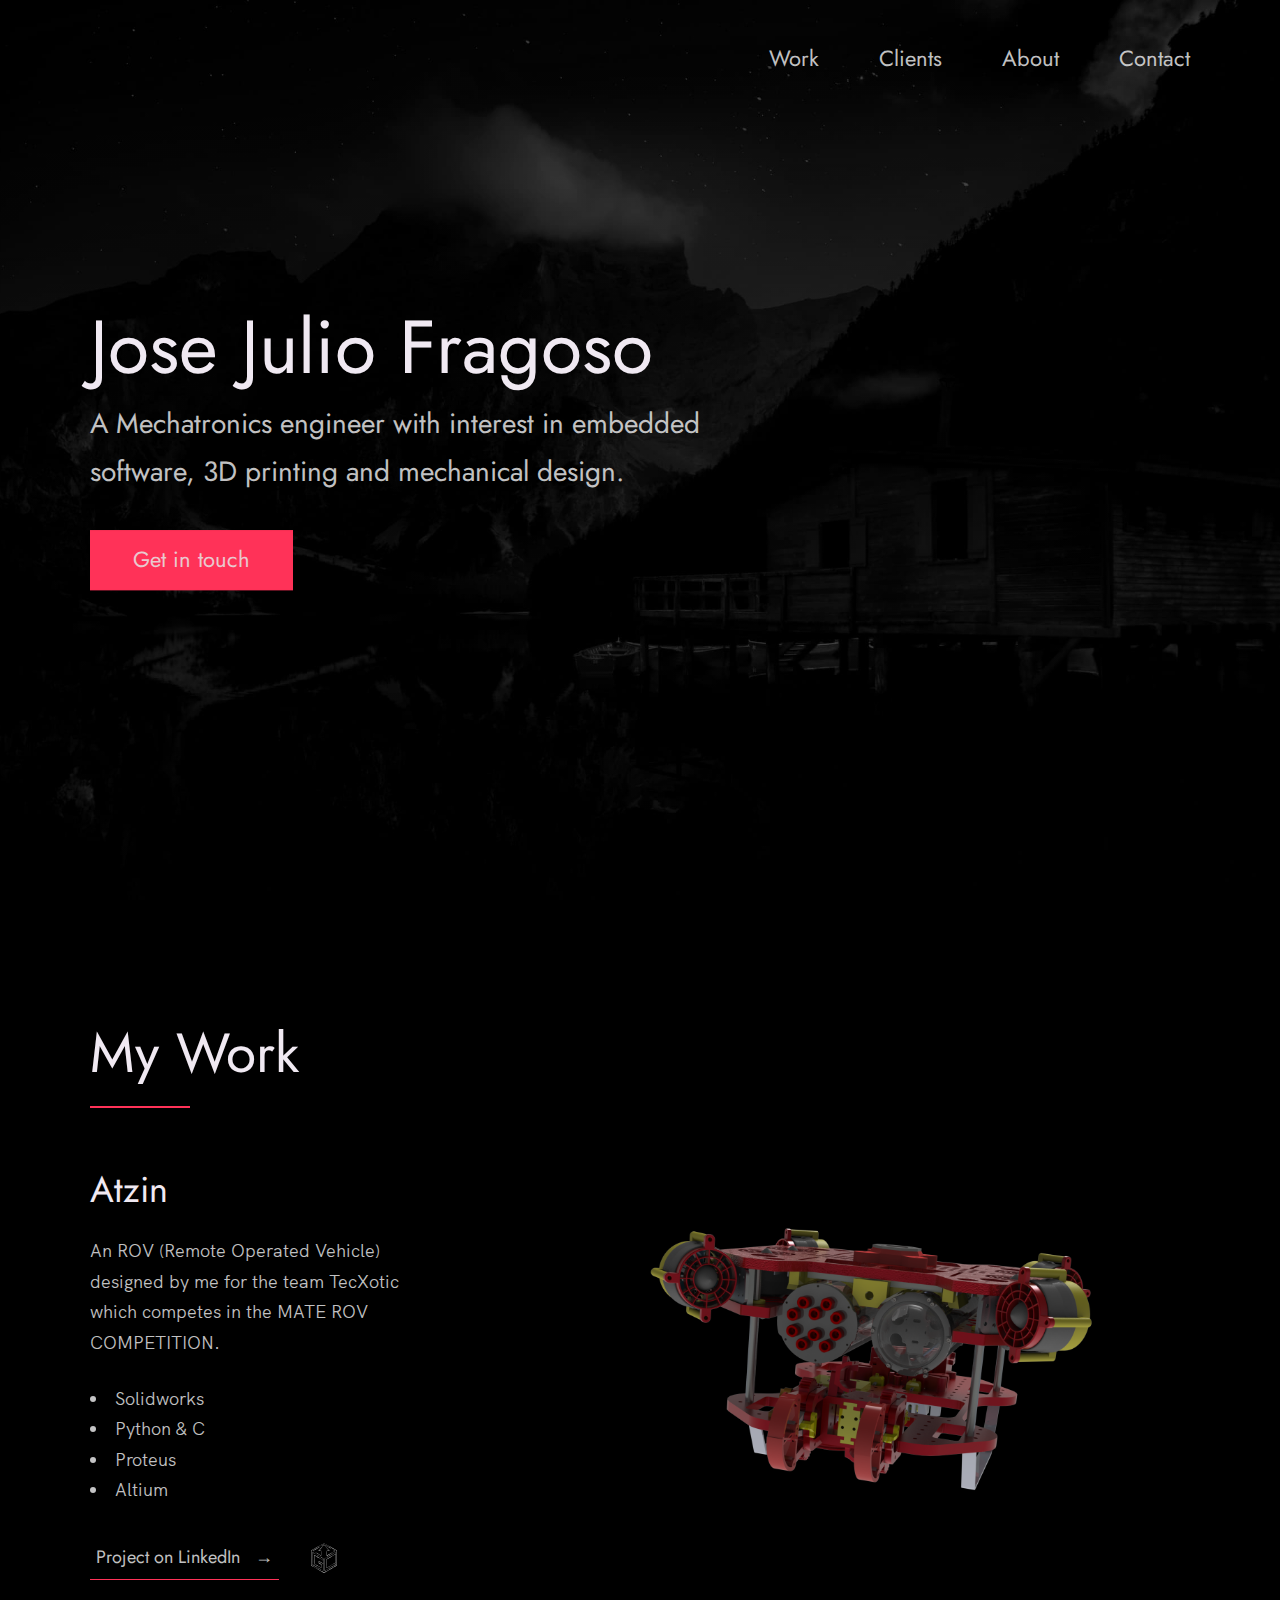
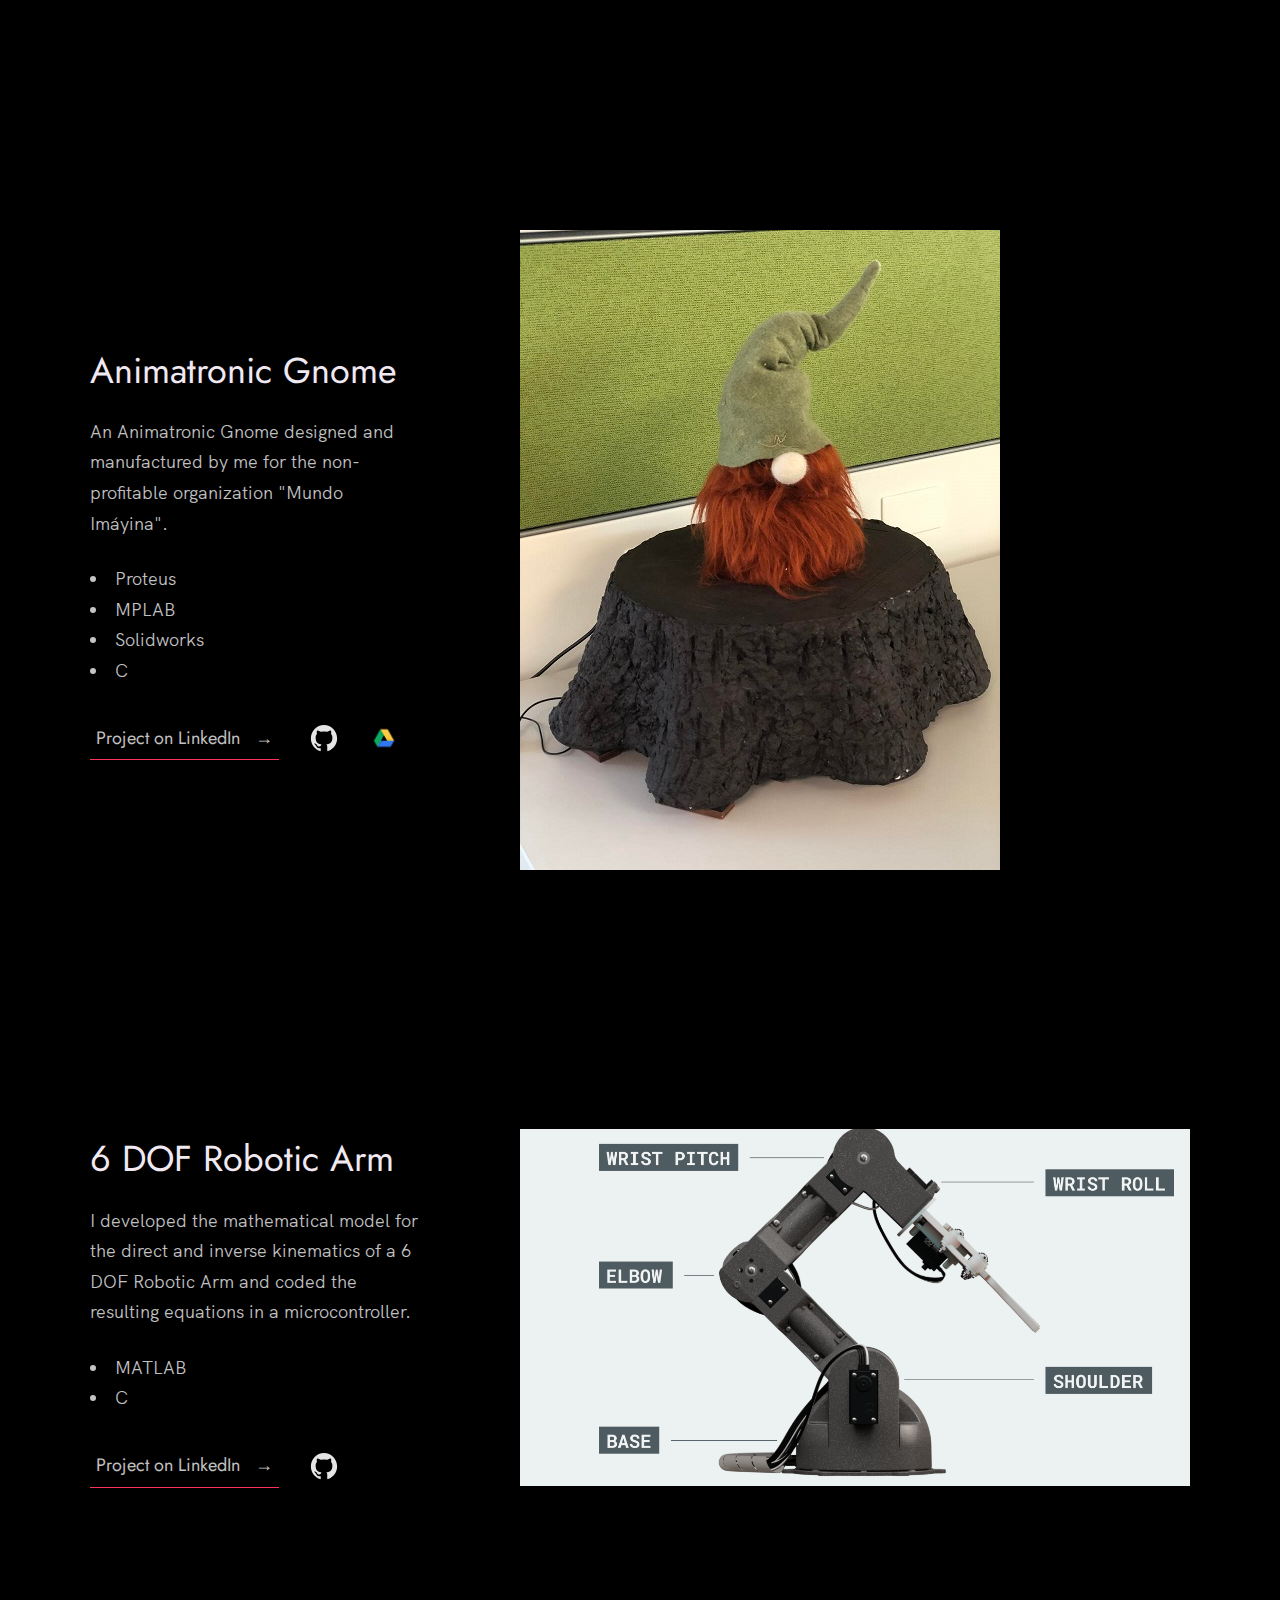
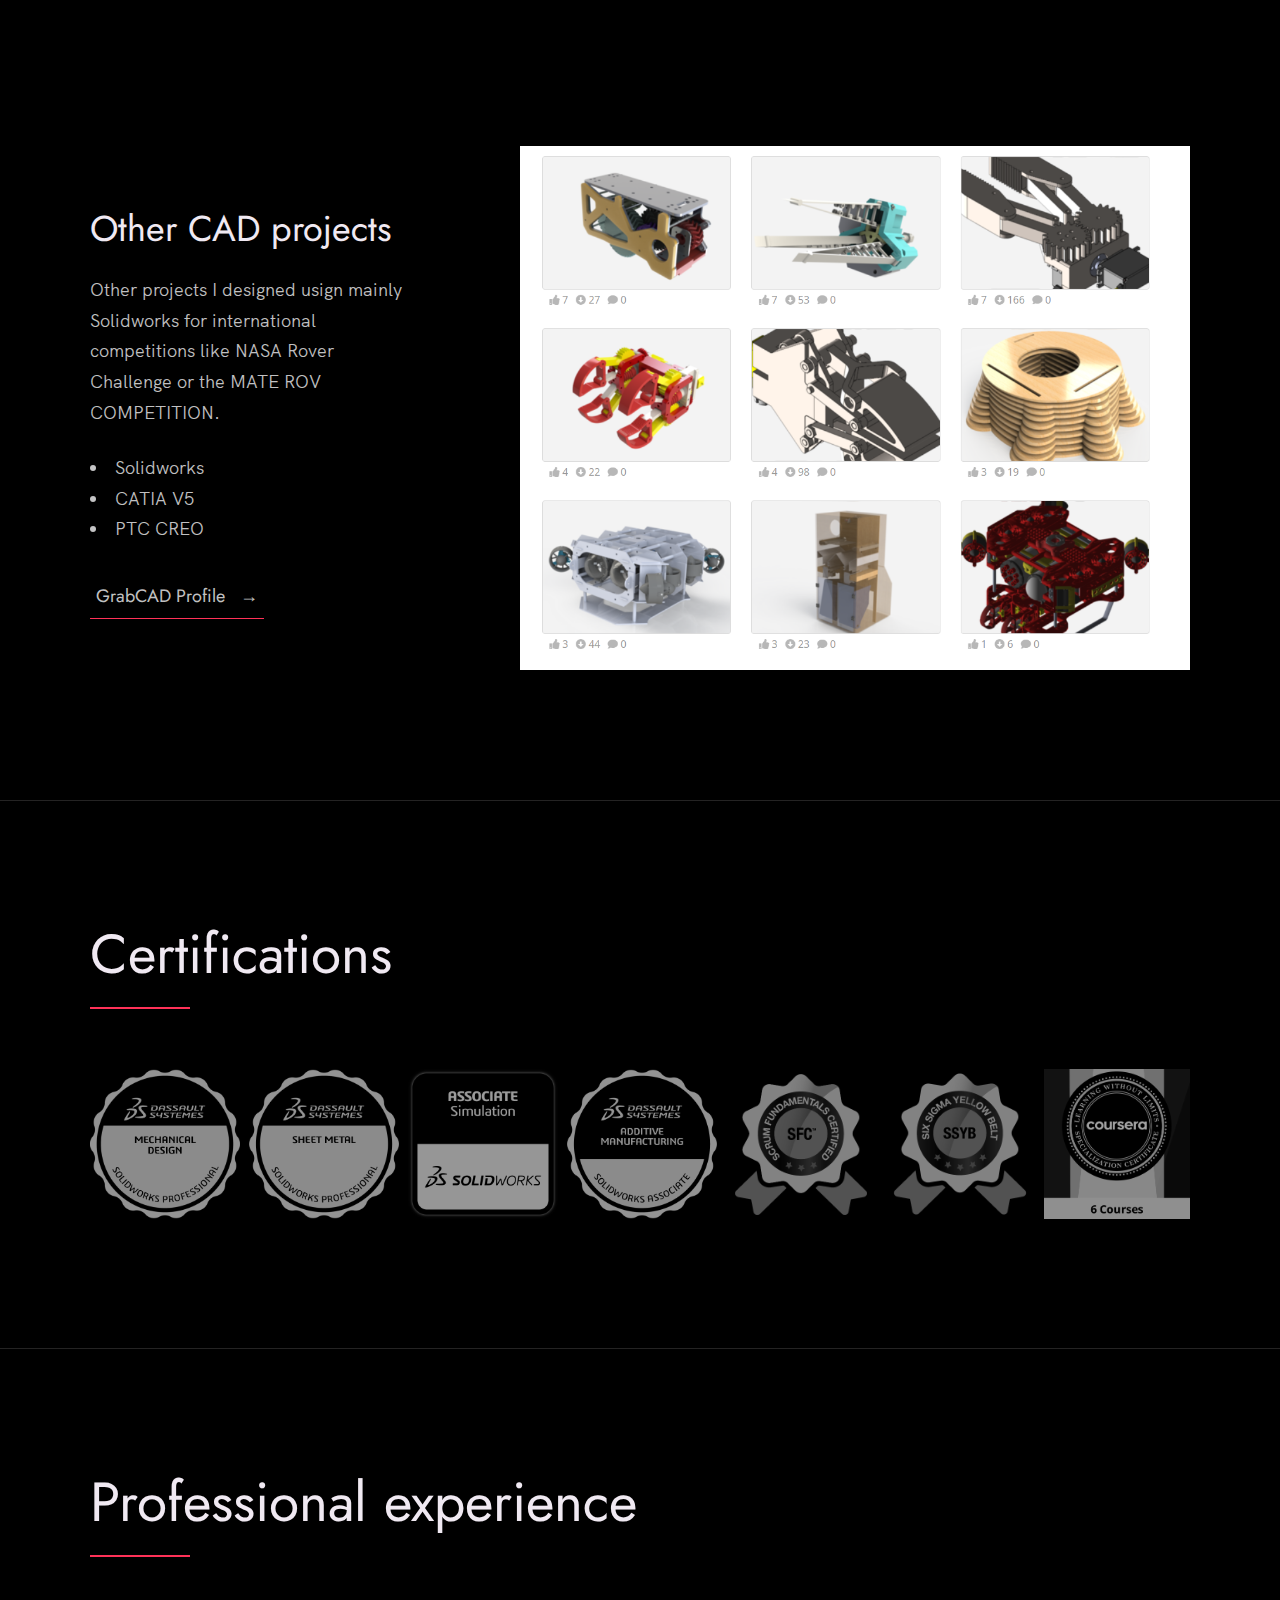
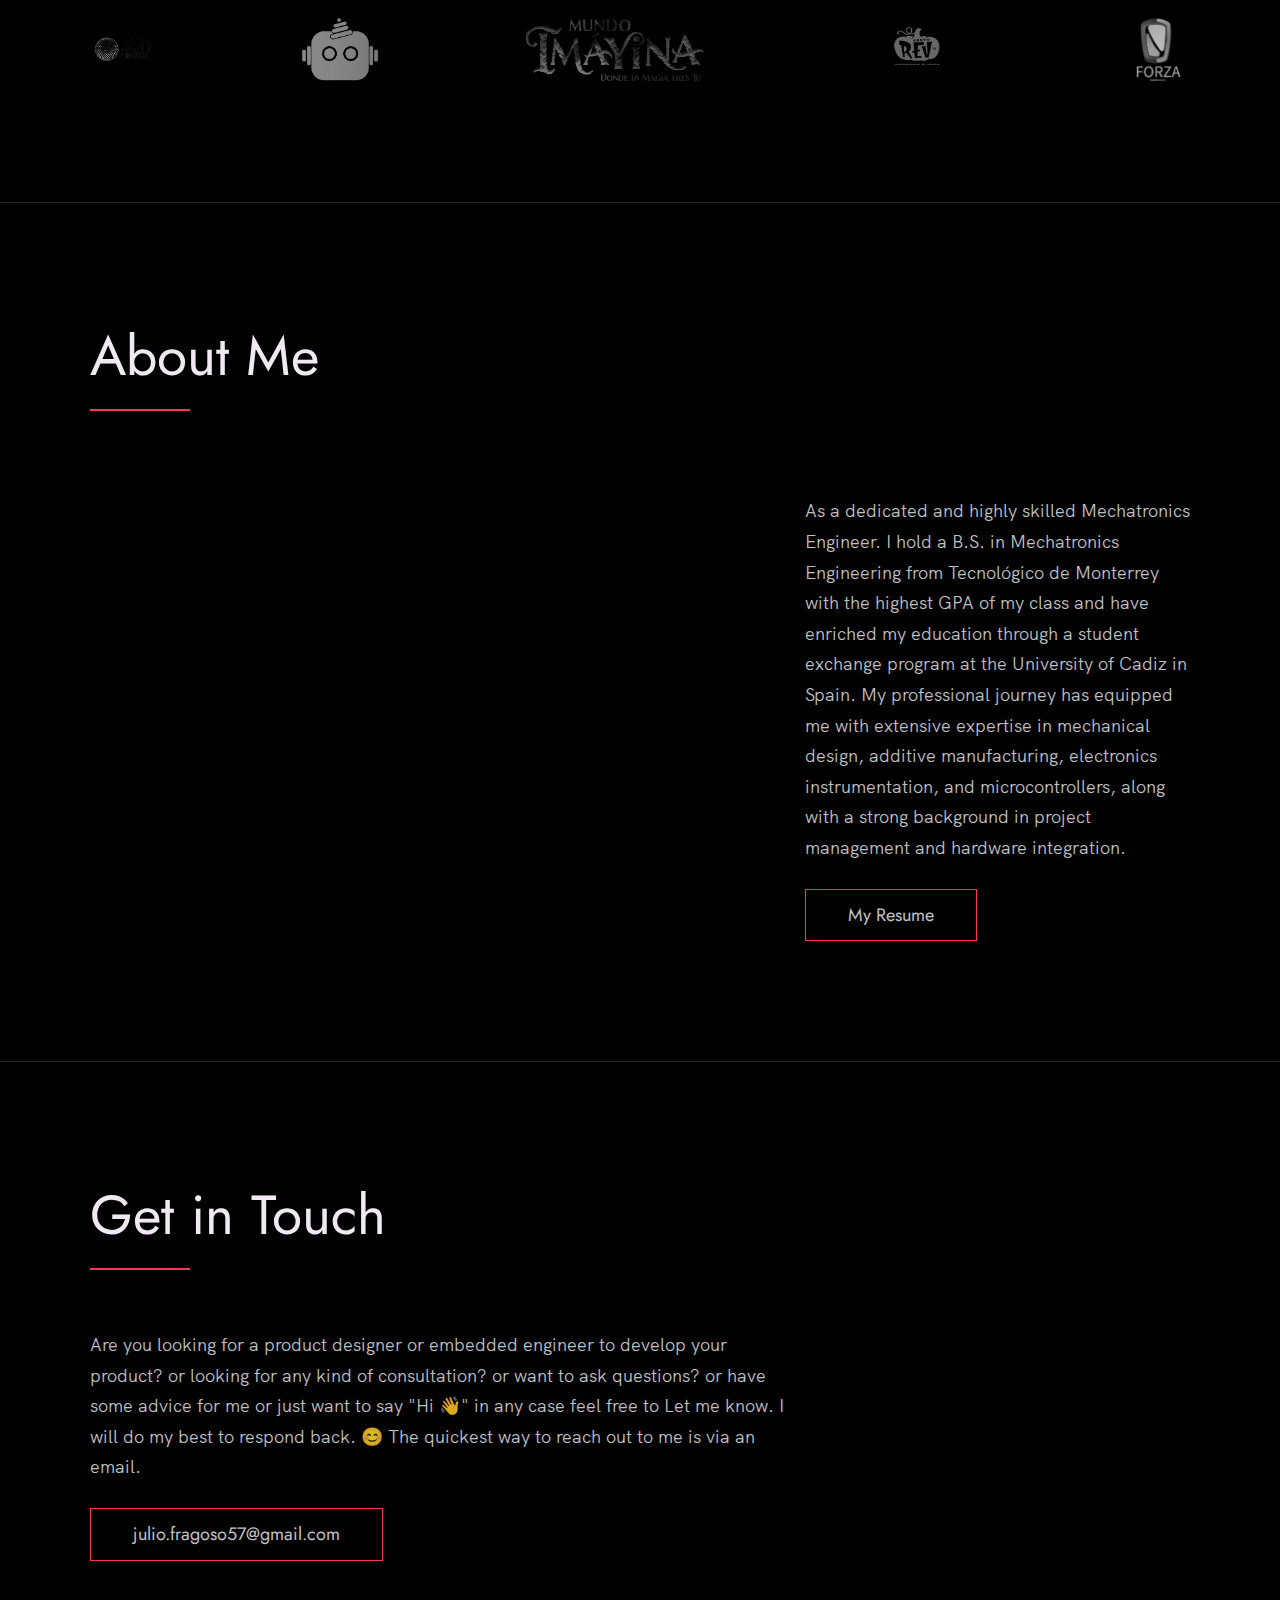
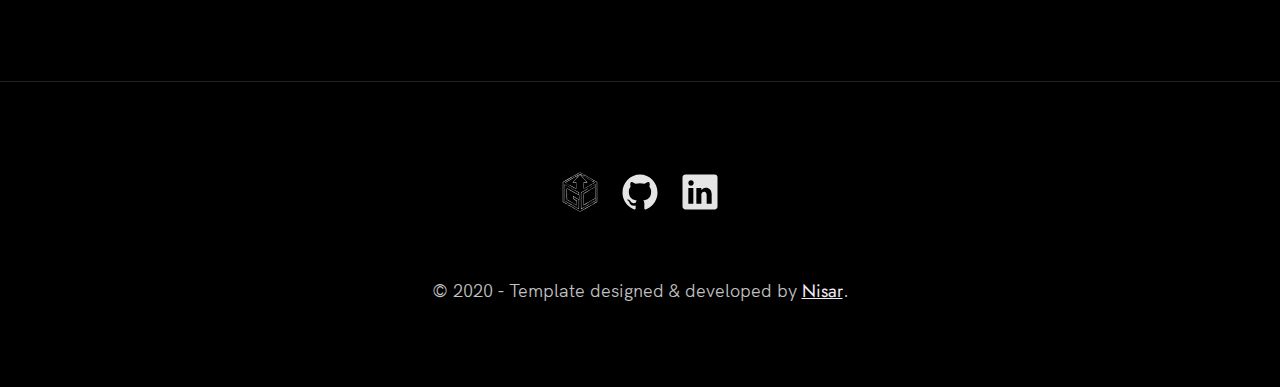
==== commit 9a5d70f8: "added prof exp" ====
--- a/index.html
+++ b/index.html
@@ -215,15 +215,14 @@
 
     <section class="client" id="clients">
       <div class="row">
-        <h2>Clients</h2>
+        <h2>Professional experience</h2>
         <div class="client__logos">
           <!-- Add logos of the clients or companies you'have worked with. -->
-          <img src="./images/ronjones.png" class="client__logo" alt="Company 2" />
-          <img src="./images/goldengrid.png" class="client__logo" alt="Company 3" />
-          <img src="./images/bullseye.png" class="client__logo" alt="Company 1" />
-          <img src="./images/mighty-furnitures.png" class="client__logo" alt="Company 1" />
-          <img src="./images/fastlane.png" class="client__logo" alt="Company 3" />
-          <img src="./images/chippy.png" class="client__logo" alt="Company 1" />
+          <img src="./images/sun_digital.png" class="client__logo" alt="Company 1" />
+          <img src="./images/beecker.png" class="client__logo" alt="Company 2" />
+          <img src="./images/LogotipoMundoImayina2.png" class="client__logo" alt="Company 3" />
+          <img src="./images/GrupoREV.png" class="client__logo" alt="Company 4" />
+          <img src="./images/logo_forza_g.png" class="client__logo" alt="Company 5" />
         </div>
       </div>
     </section>
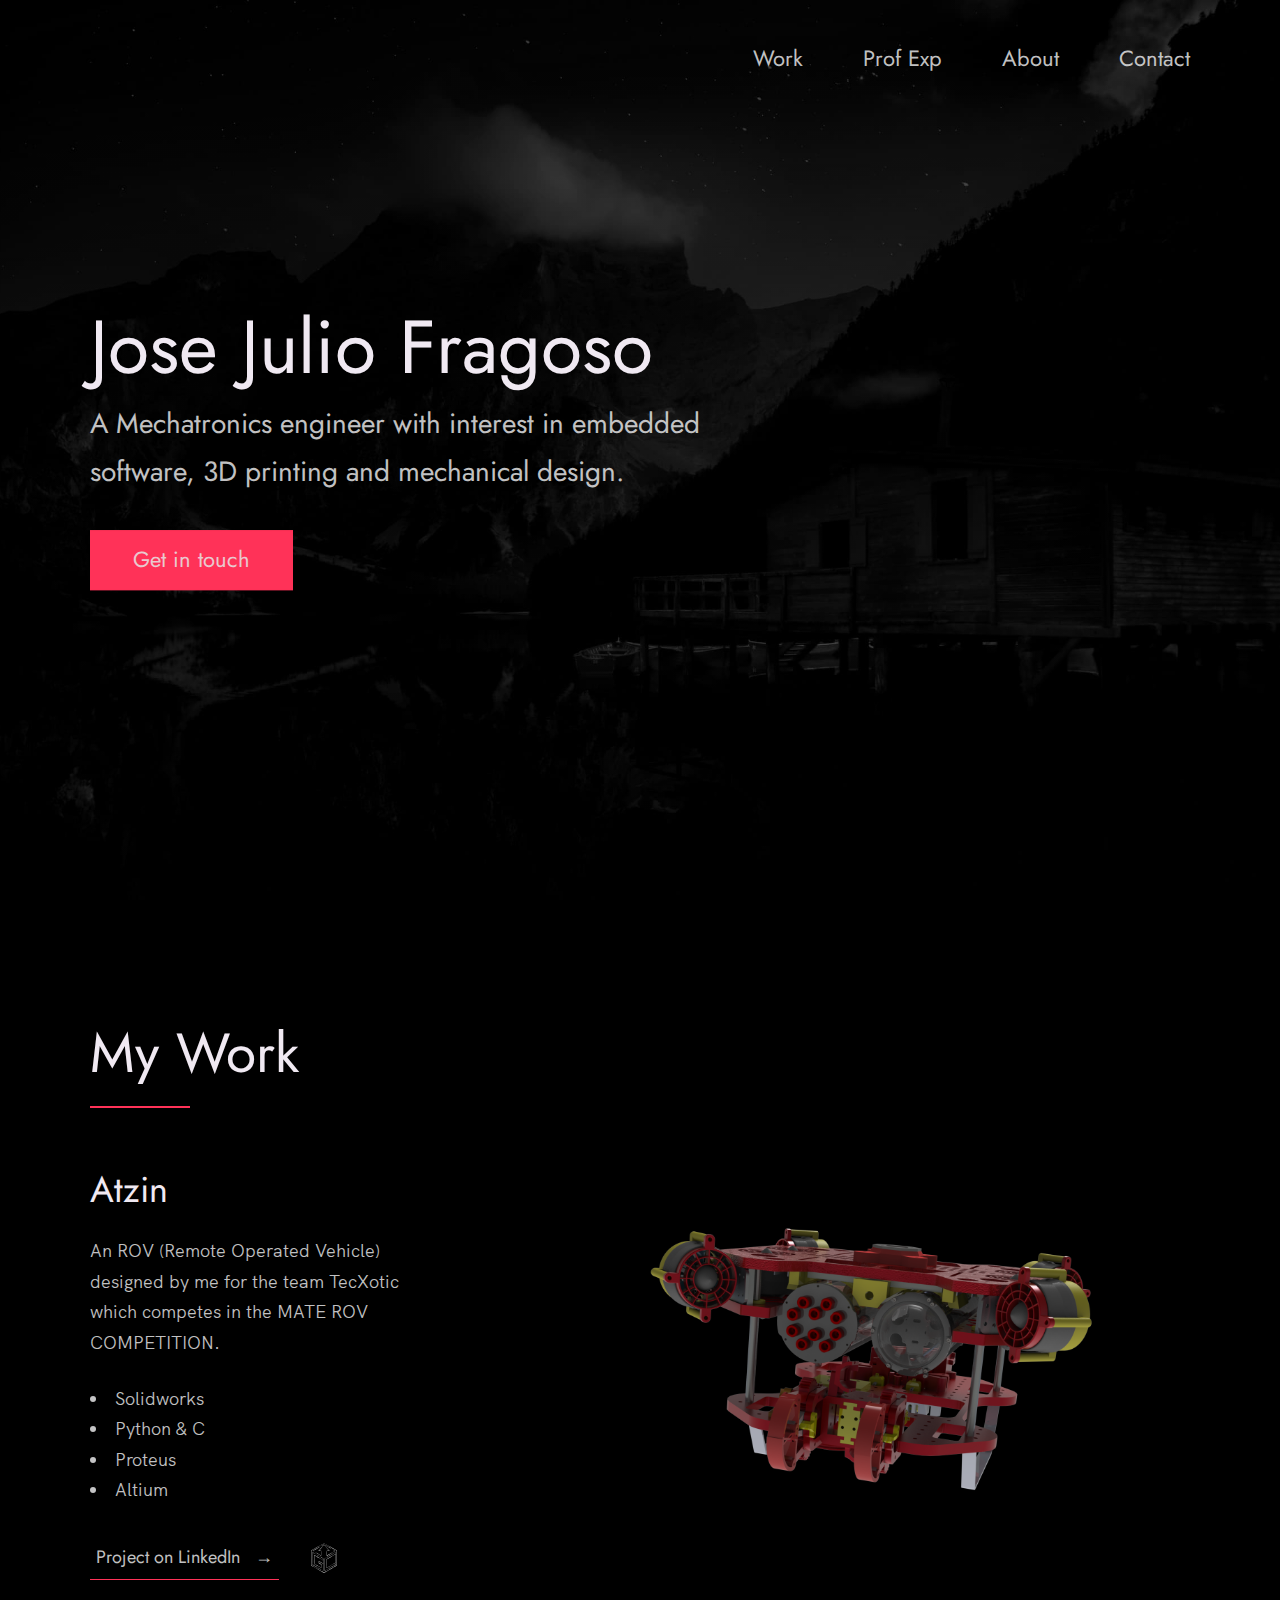
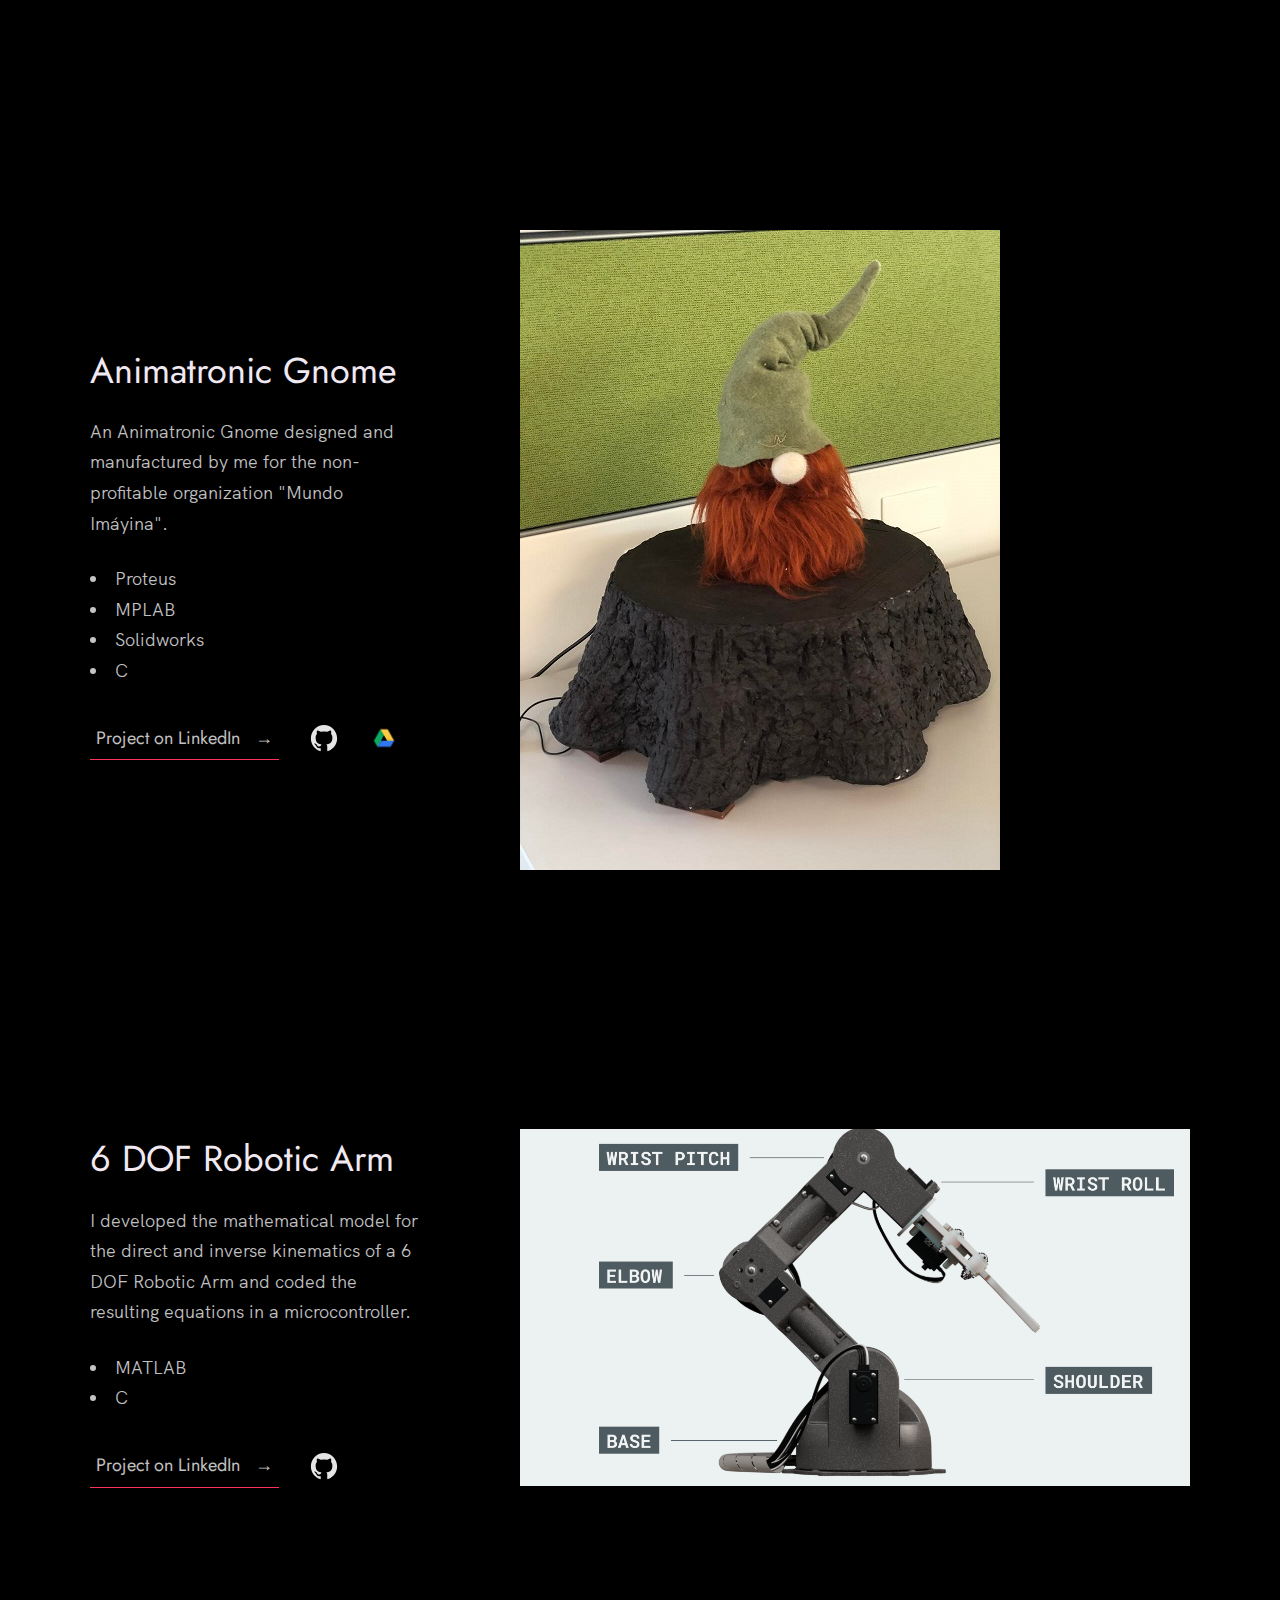
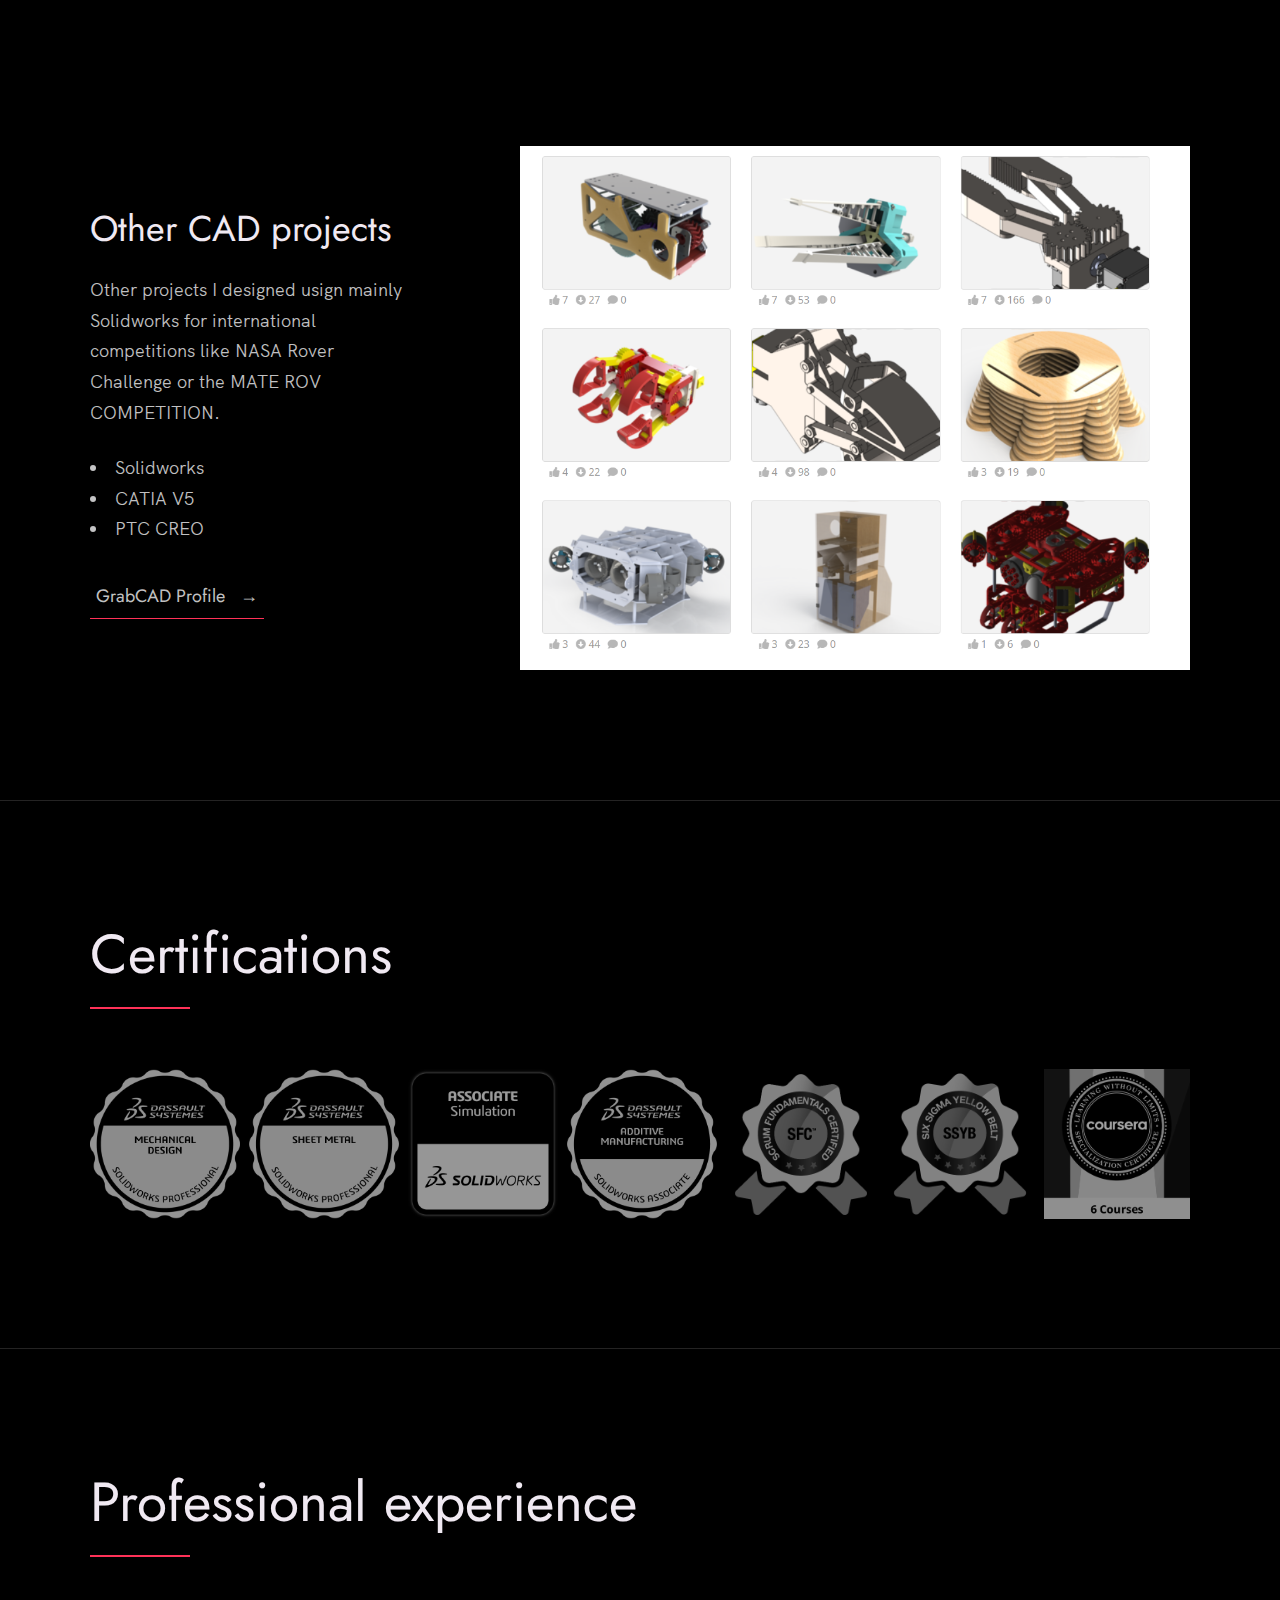
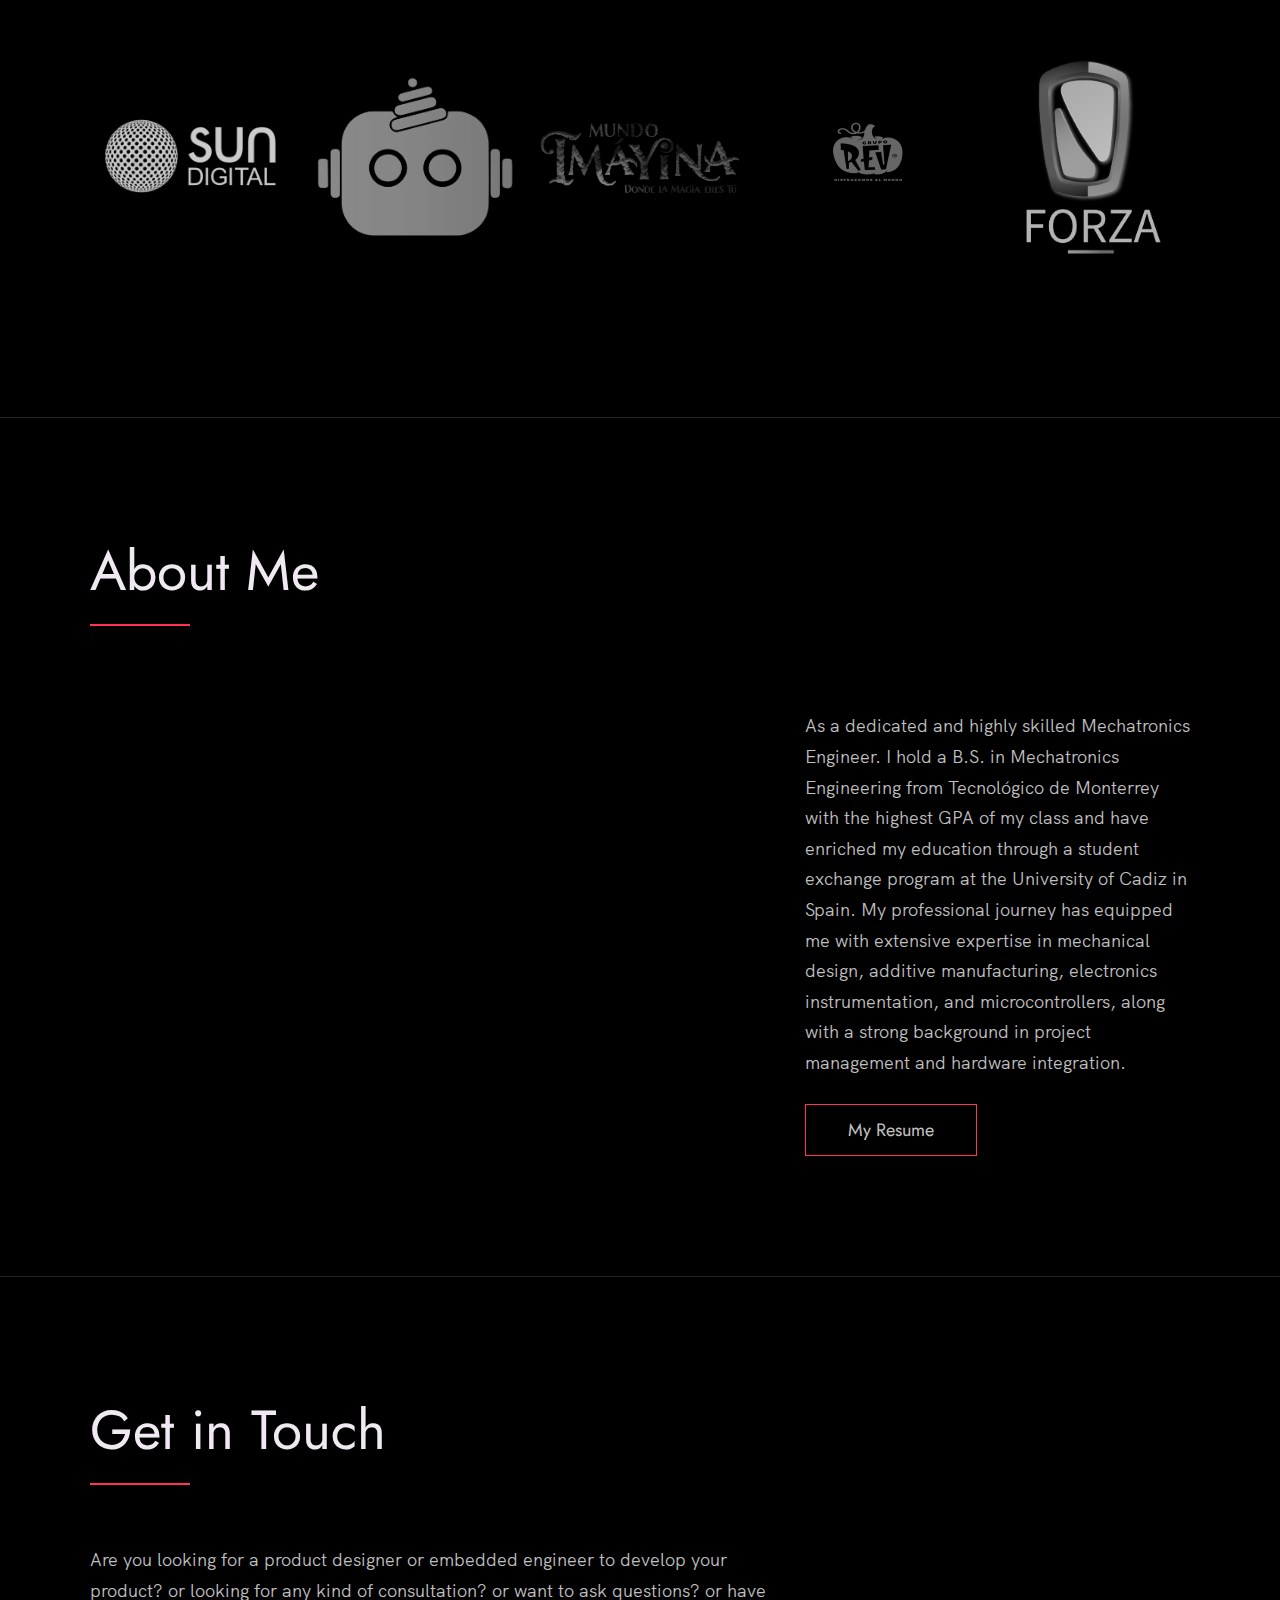
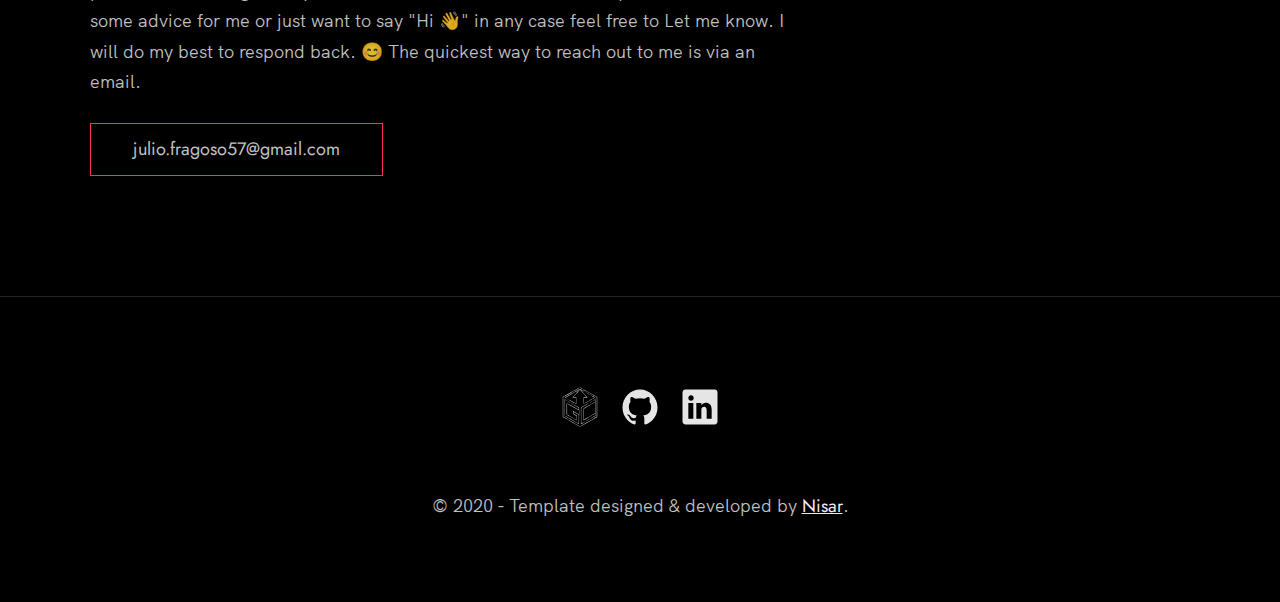
==== commit e78e66fb: "corrected prof exp" ====
--- a/index.html
+++ b/index.html
@@ -30,7 +30,7 @@
       <nav class="nav" role="navigation">
         <ul class="nav__items">
           <li class="nav__item"><a href="#work" class="nav__link">Work</a></li>
-          <li class="nav__item"><a href="#clients" class="nav__link">Clients</a></li>
+          <li class="nav__item"><a href="#clients" class="nav__link">Prof Exp</a></li>
           <li class="nav__item">
             <a href="#about" class="nav__link">About</a>
           </li>
@@ -218,7 +218,7 @@
         <h2>Professional experience</h2>
         <div class="client__logos">
           <!-- Add logos of the clients or companies you'have worked with. -->
-          <img src="./images/sun_digital.png" class="client__logo" alt="Company 1" />
+          <img src="./images/invented_sun_dig.png" class="client__logo" alt="Company 1" />
           <img src="./images/beecker.png" class="client__logo" alt="Company 2" />
           <img src="./images/LogotipoMundoImayina2.png" class="client__logo" alt="Company 3" />
           <img src="./images/GrupoREV.png" class="client__logo" alt="Company 4" />
--- a/index.css
+++ b/index.css
@@ -516,8 +516,8 @@
 }
 
 .client__logo {
-    height: 6.5rem;
-    max-width: 18rem;
+    height: 28rem;
+    max-width: 20rem;
 }
 
 
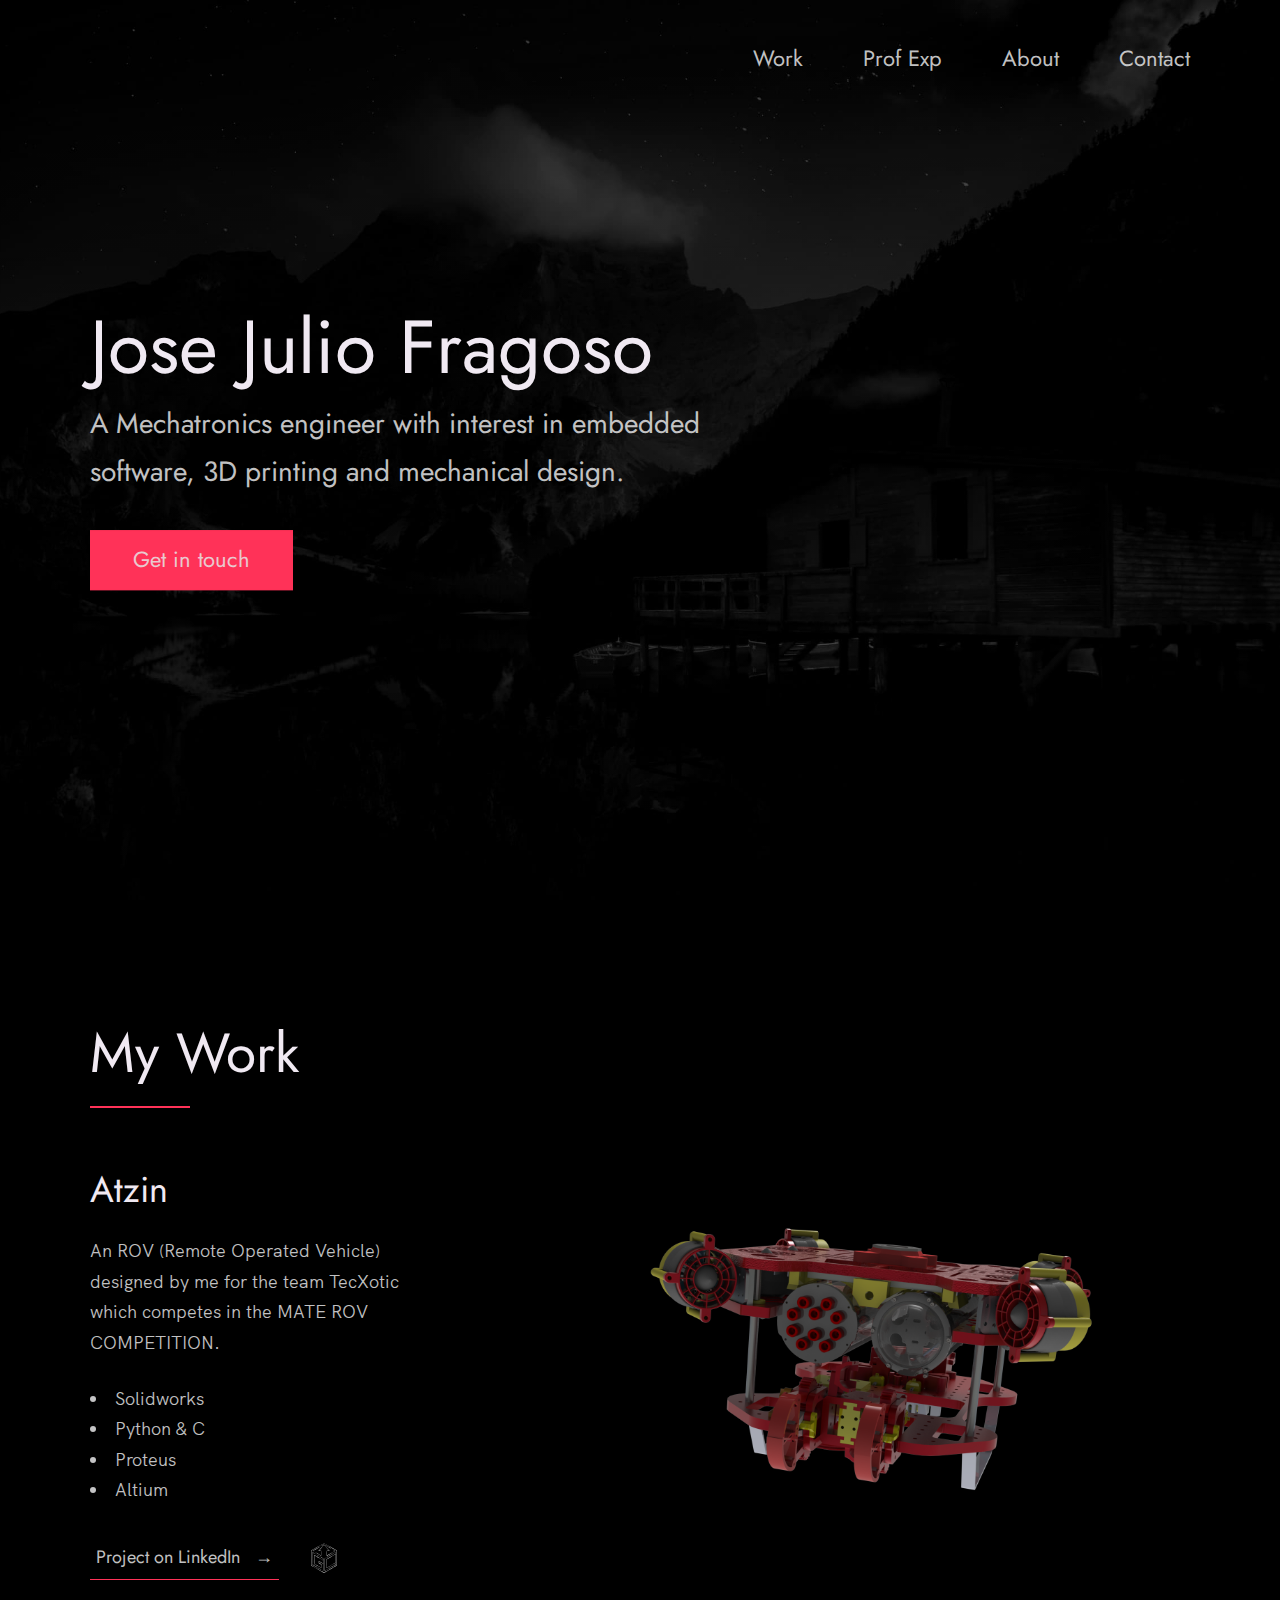
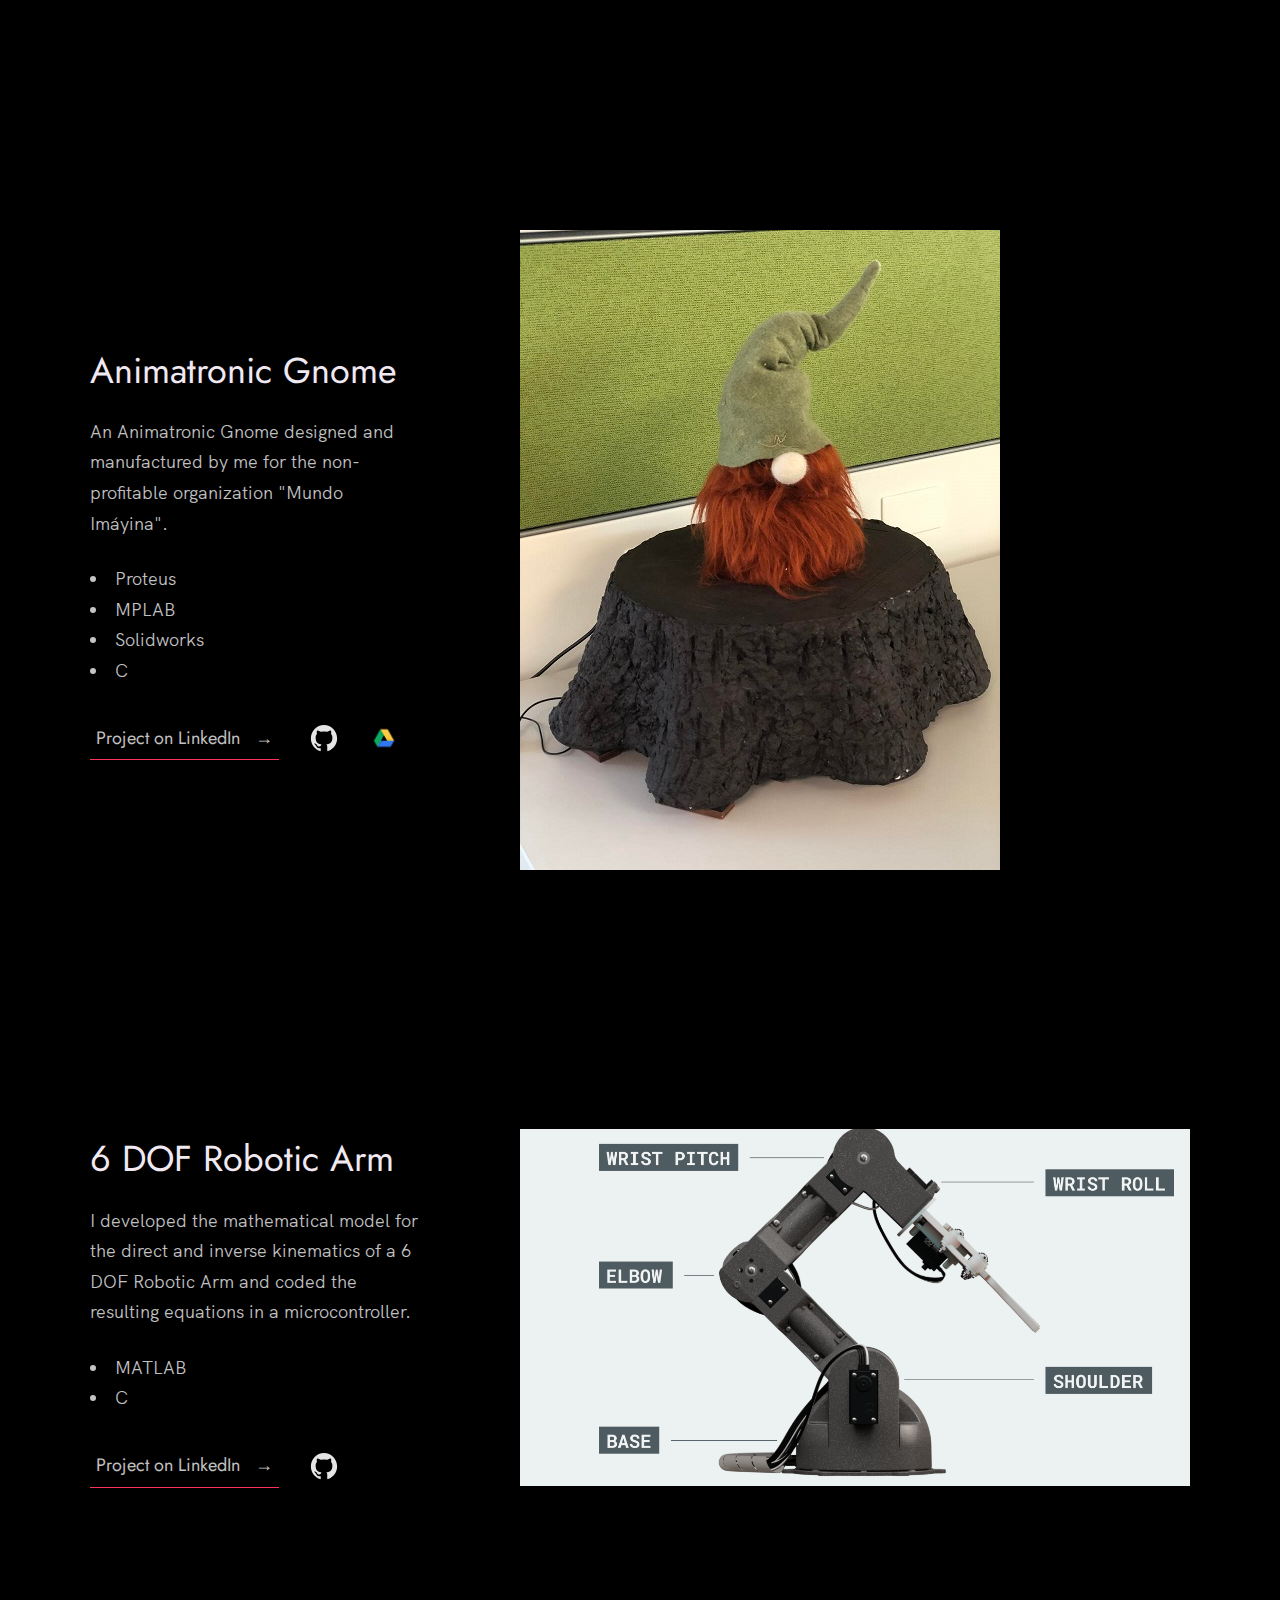
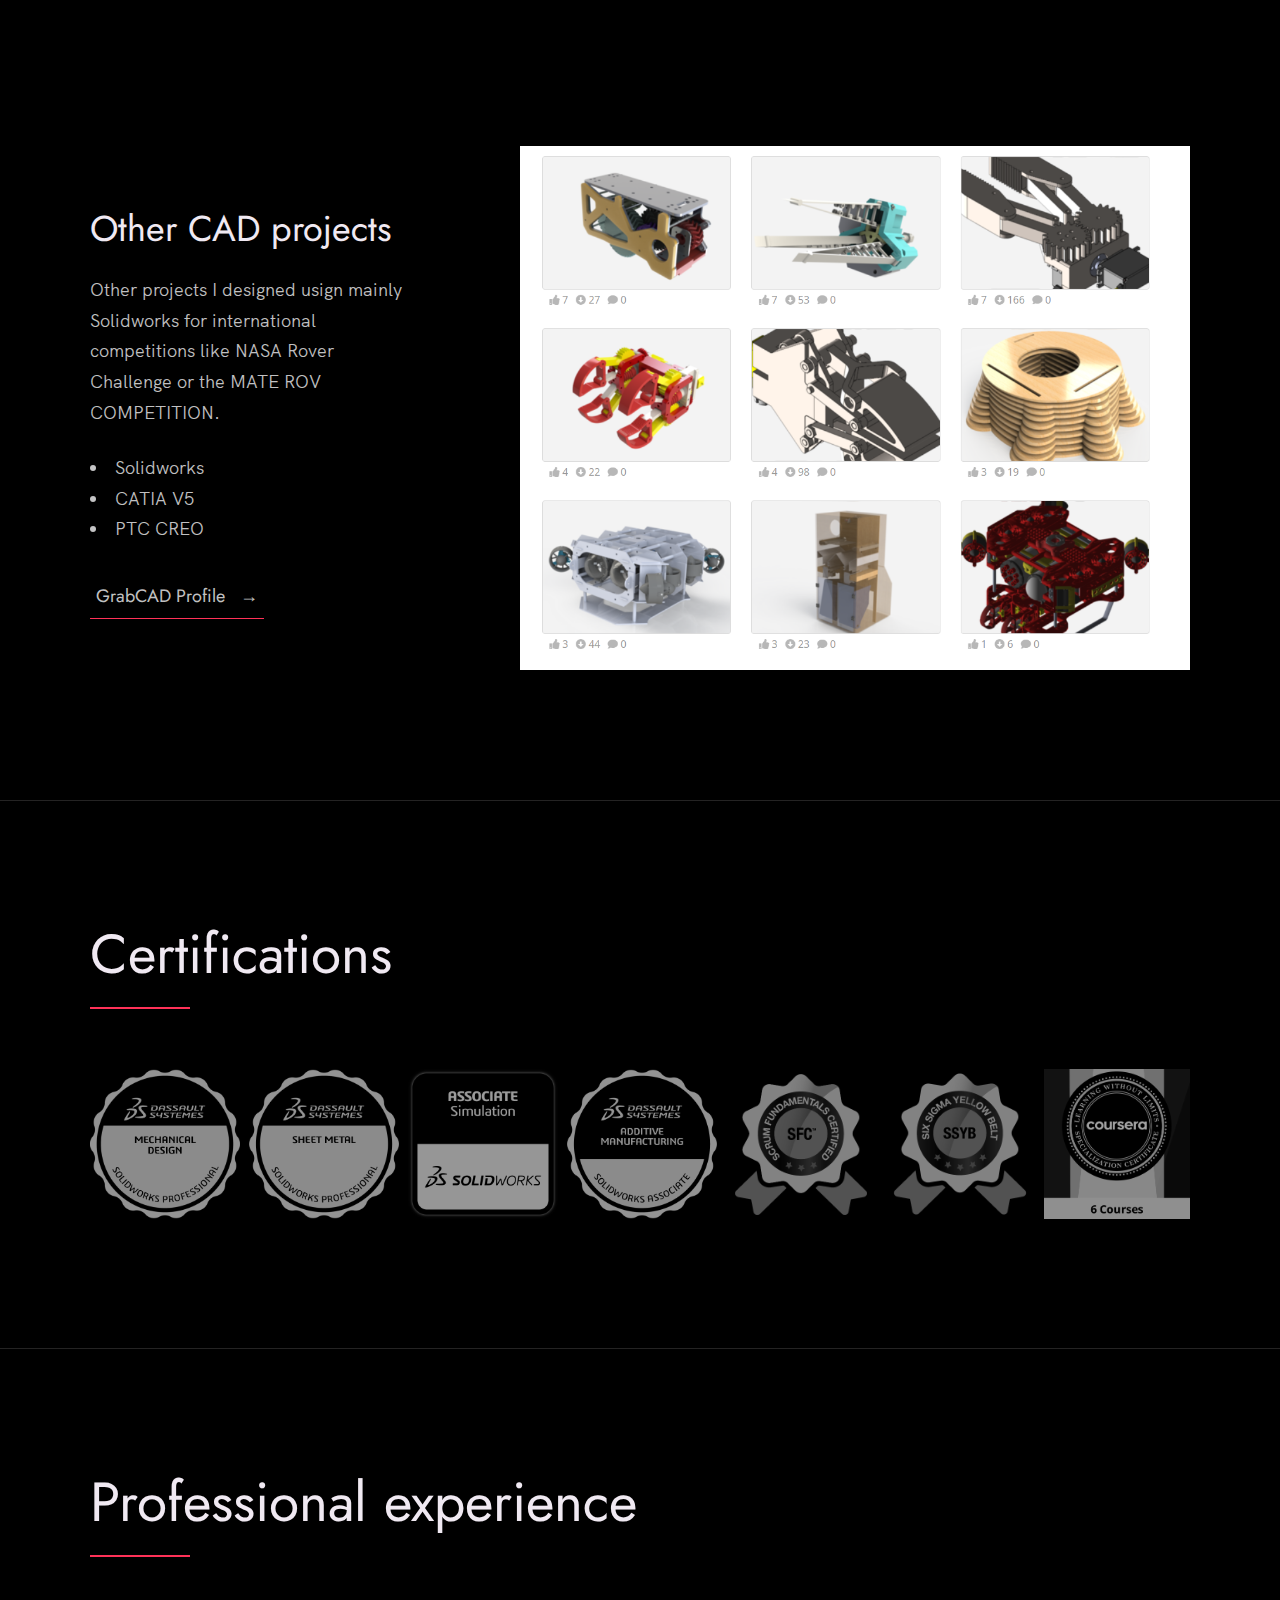
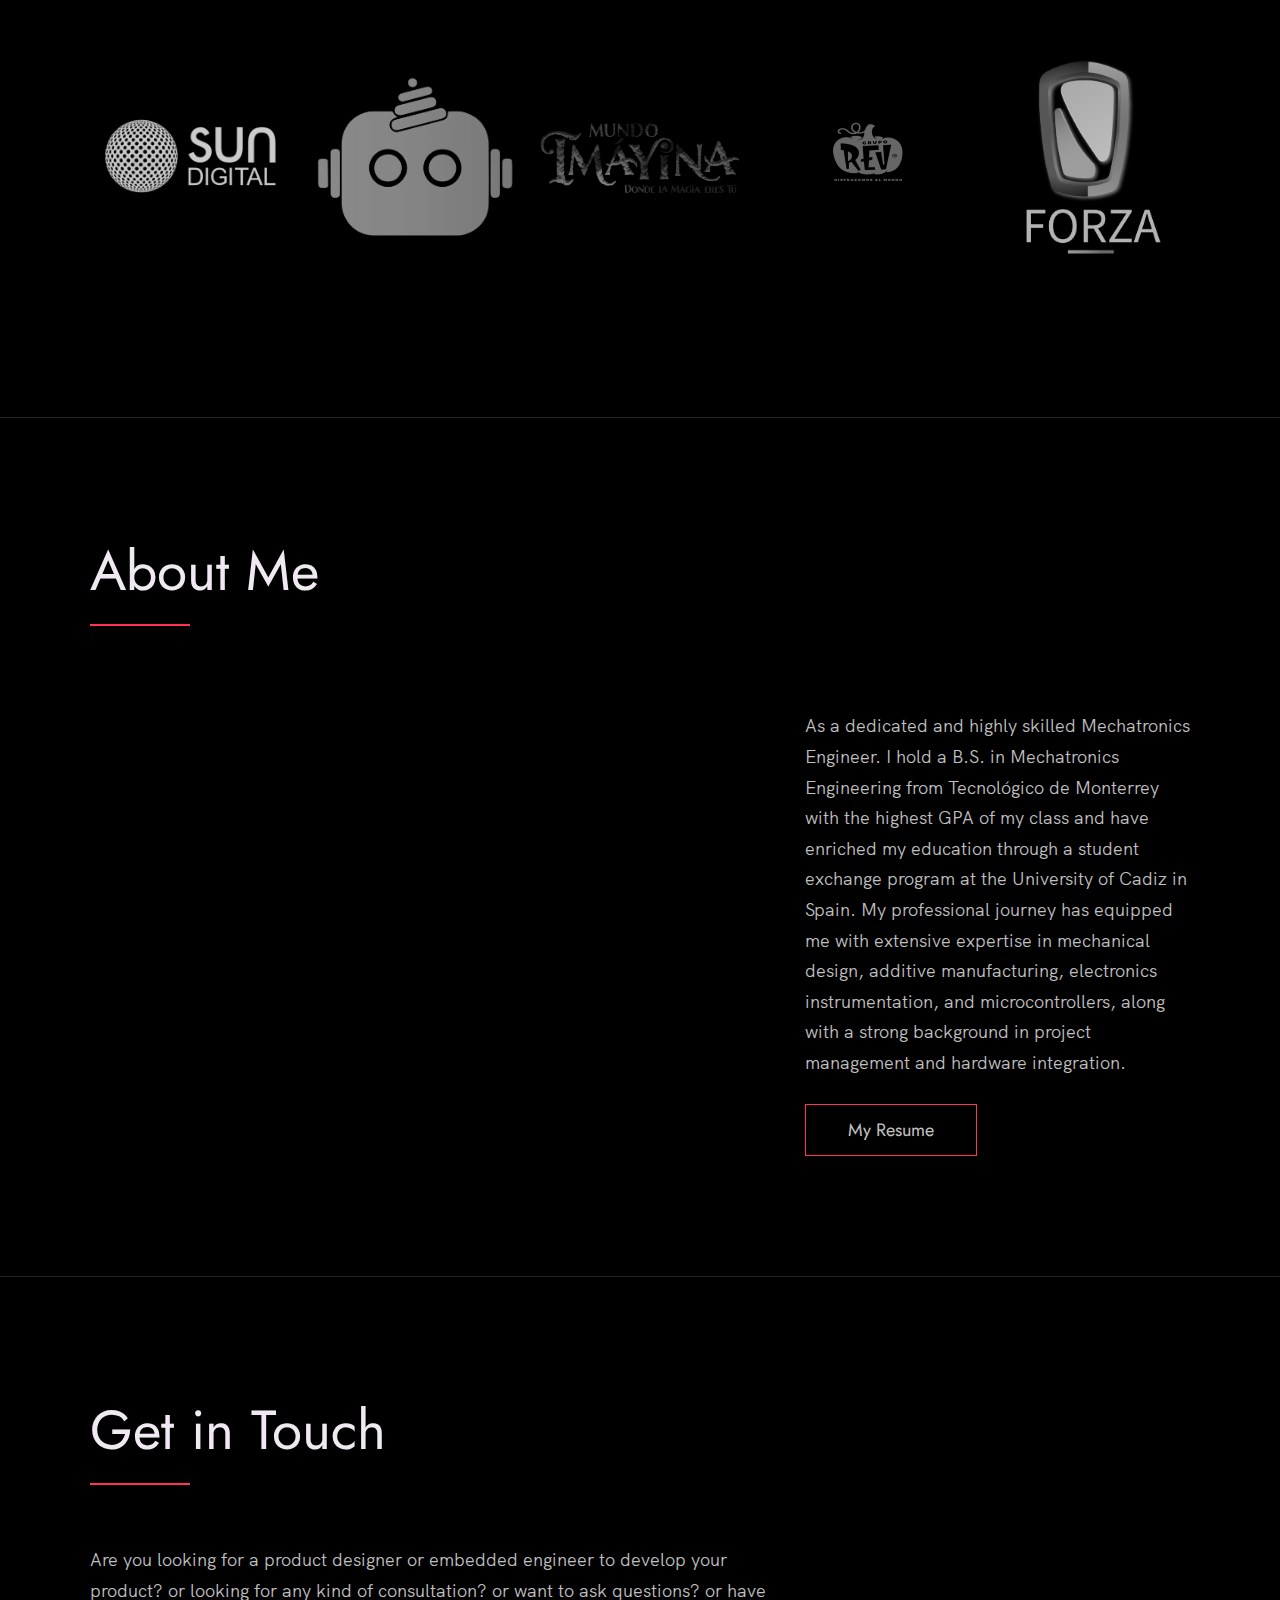
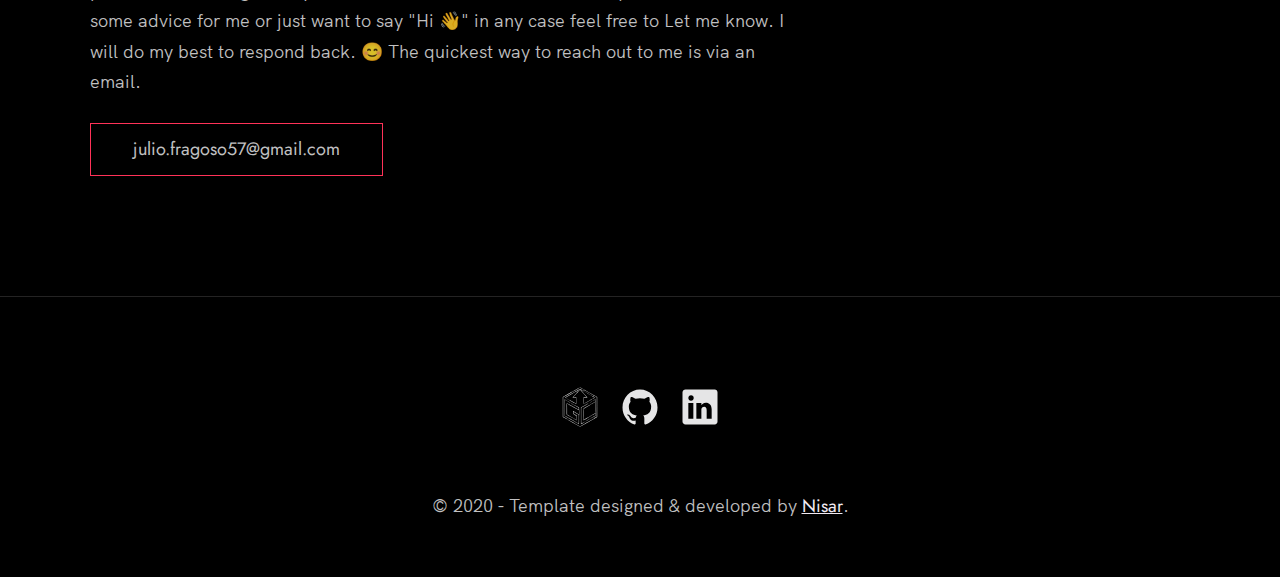
==== commit 46161d4c: "Modified footer" ====
--- a/index.html
+++ b/index.html
@@ -302,12 +302,6 @@
       <p>
         &copy; 2020 - Template designed & developed by <a href="https://nisar.dev" class="link">Nisar</a>.
       </p>
-      <div class="footer__github-buttons">
-        <iframe
-          src="https://ghbtns.com/github-btn.html?user=nisarhassan12&repo=portfolio-template&type=watch&count=true"
-          frameborder="0" scrolling="0" width="170" height="20" title="Watch Portfolio Template on GitHub">
-        </iframe>
-      </div>
     </div>
   </footer>
 
